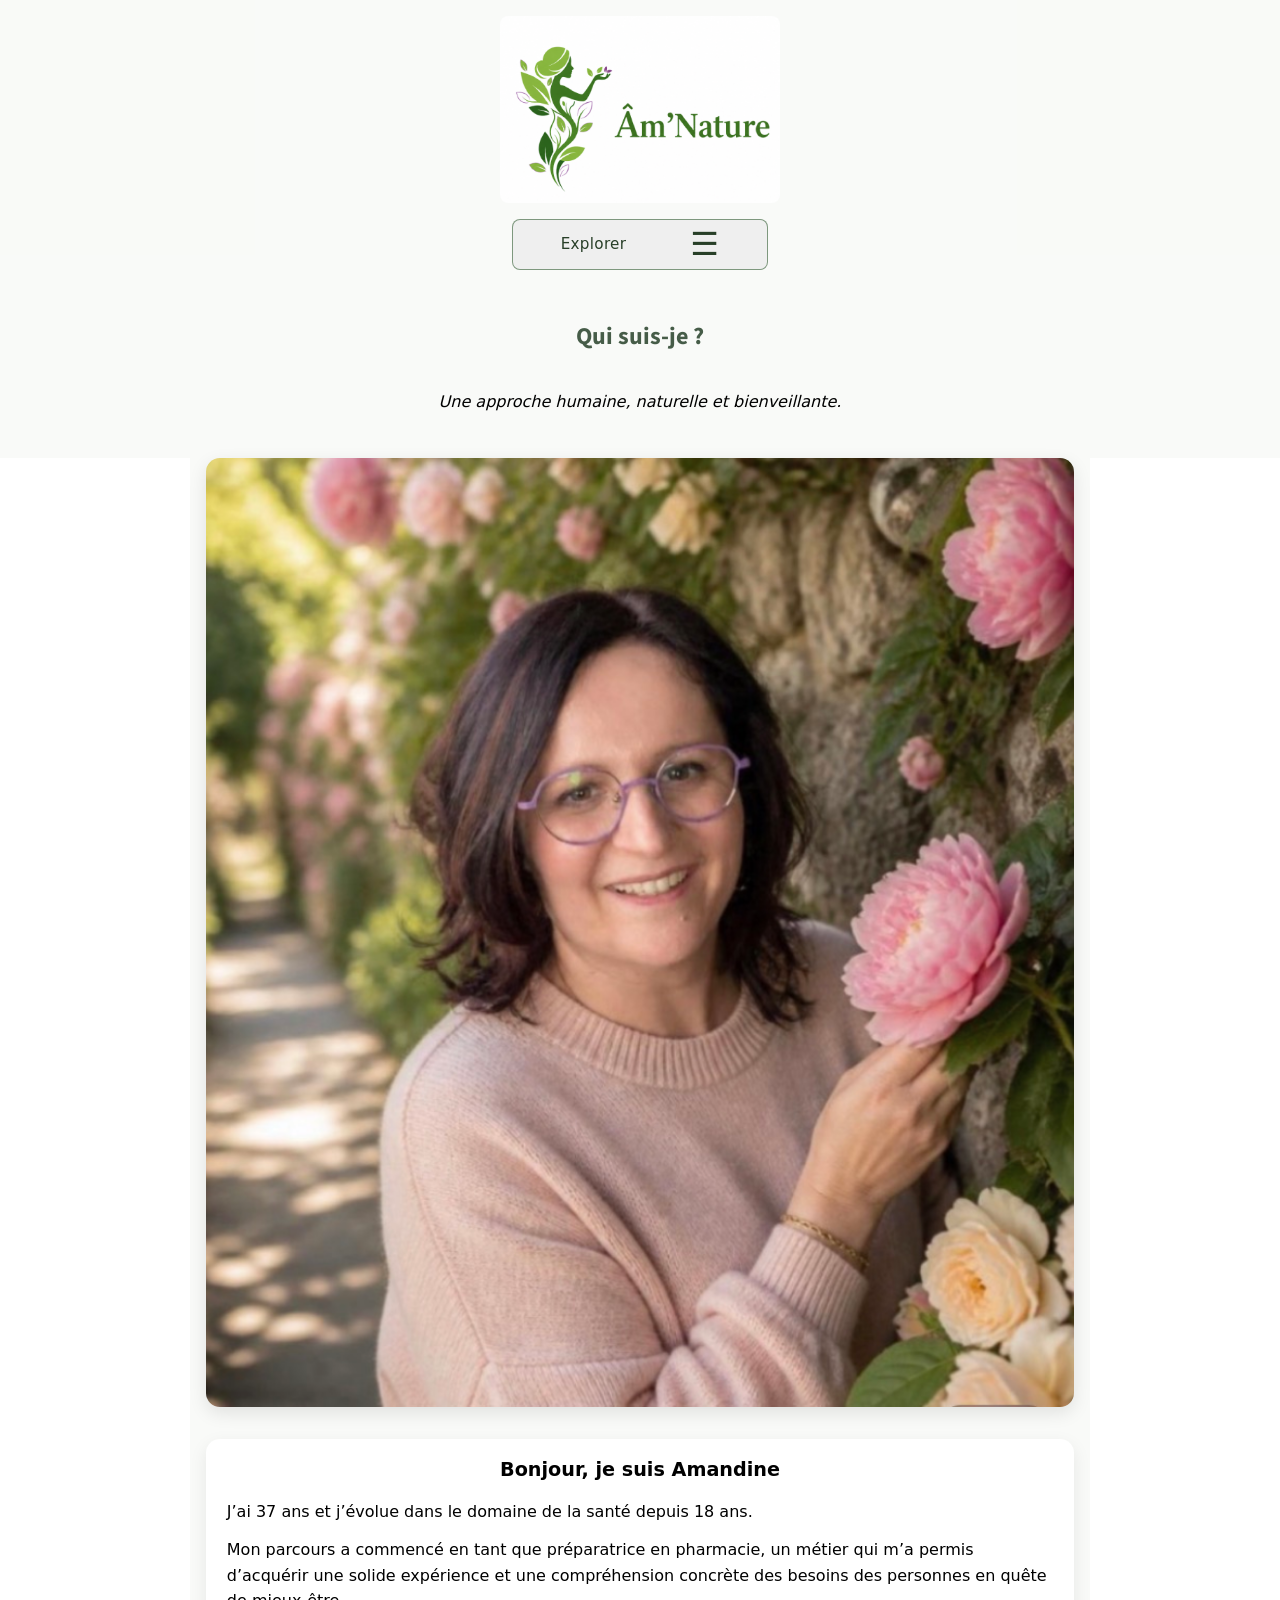
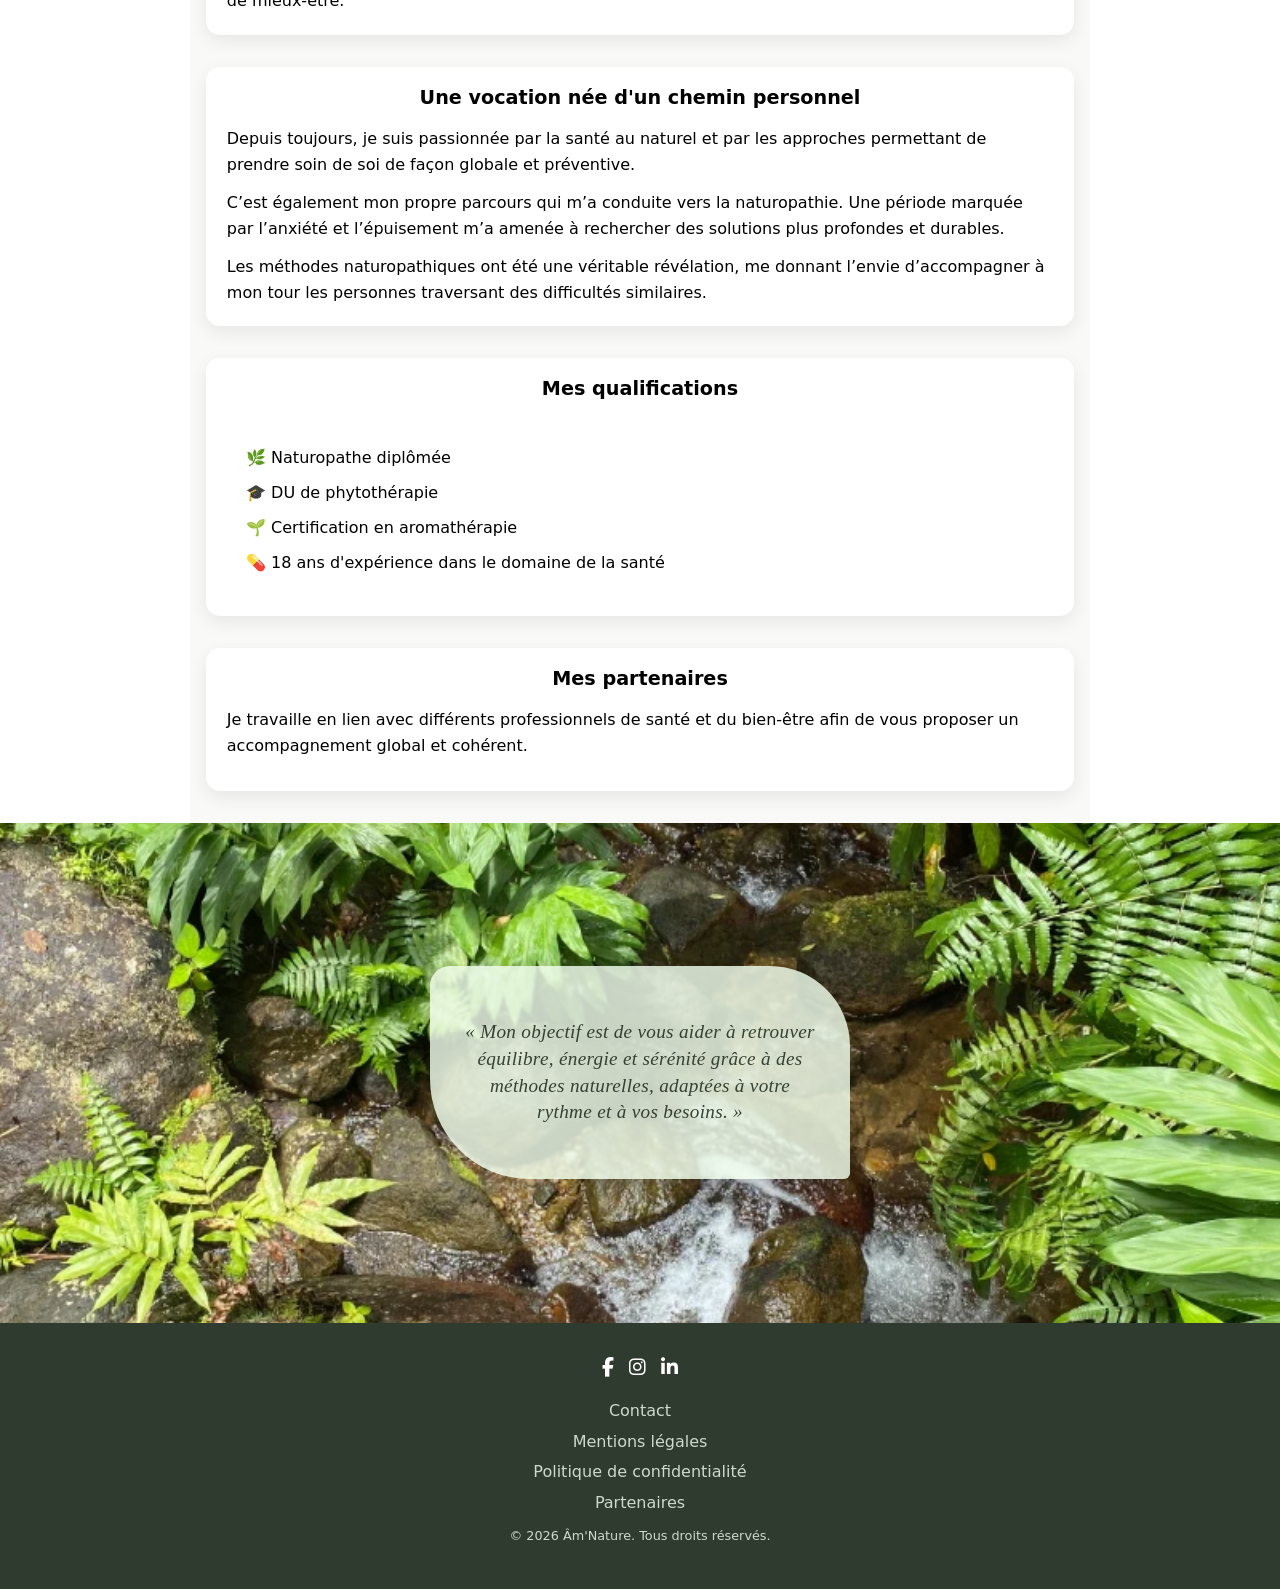
==== a-propos.html @ 162c9b34 "maj pics + nenaming pages + links" ====
<!DOCTYPE html>
<html lang="fr">
<head>
    <meta charset="UTF-8">
    <meta name="viewport" content="width=device-width, initial-scale=1.0">

    <link rel="stylesheet" href="css/reset.css">   
    <link rel="stylesheet" href="css/base.css">

    <link rel="stylesheet" href="https://cdnjs.cloudflare.com/ajax/libs/font-awesome/6.7.2/css/all.min.css">

    <link rel="preconnect" href="https://fonts.googleapis.com">
    <link rel="preconnect" href="https://fonts.gstatic.com" crossorigin>

    <link href="https://fonts.googleapis.com/css2?family=Source+Sans+3:wght@300;400;600;700&display=swap" rel="stylesheet">
    <link href="https://fonts.googleapis.com/css2?family=Great+Vibes&display=swap" rel="stylesheet">
    <link href="https://fonts.googleapis.com/css2?family=Allura&family=Manrope:wght@300;400;500;600;700&display=swap" rel="stylesheet">

    <title>Qui suis-je ?</title>

</head>
<body id="top">

    <button class="back-to-top" aria-label="Retour en haut de la page">
        <i class="fa-solid fa-arrow-up"></i>
    </button>

<header class="header">
    
    <div class="logo">
        <img src="images/logo/eco-inspired-nature-logo.png" alt="Logo Ame Nature">
    </div>

    <nav class="nav">
        <button class="nav-toggle" aria-label="Ouvrir le menu">
            <span>Explorer</span> 
            <span class="burger">☰</span>
        </button>

        <ul class="nav-menu">
            <li><a href="index.html">Accueil</a></li>
            <li><a href="accompagnements.html">Accompagnements</a></li>
            <li><a href="quand-consulter.html">Quand consulter ?</a></li> 
            <li><a href="tarifs-prestations.html">Prestations</a></li>
            <li><a href="a-propos.html">Qui suis-je ?</a></li>
            <li><a href="contact.html">Contact</a></li>
        </ul>
    </nav>

</header>

<main>

    <section class="about-hero">

        <h1>Qui suis-je ?</h1>

        <p class="intro">
            Une approche humaine, naturelle et bienveillante.
        </p>

    </section>

    <section class="about-profile">

        <img
            src="images/headers/headers-portrait.png"
            alt="Portrait d'Amandine Gloekler"
            class="headers-photo">

        <div class="about-card">

            <h4>Bonjour, je suis Amandine</h4>

            <p>
                J’ai 37 ans et j’évolue dans le domaine de la santé depuis 18 ans.
            </p>

            <p>
                Mon parcours a commencé en tant que préparatrice en pharmacie,
                un métier qui m’a permis d’acquérir une solide expérience
                et une compréhension concrète des besoins des personnes
                en quête de mieux-être.
            </p>

        </div>

    </section>

    <section class="about-story">

        <div class="story-card">

            <h4>Une vocation née d'un chemin personnel</h4>

            <p>
                Depuis toujours, je suis passionnée par la santé au naturel
                et par les approches permettant de prendre soin de soi
                de façon globale et préventive.
            </p>

            <p>
                C’est également mon propre parcours qui m’a conduite vers
                la naturopathie. Une période marquée par l’anxiété et
                l’épuisement m’a amenée à rechercher des solutions plus
                profondes et durables.
            </p>

            <p>
                Les méthodes naturopathiques ont été une véritable révélation,
                me donnant l’envie d’accompagner à mon tour les personnes
                traversant des difficultés similaires.
            </p>

        </div>

    </section>

    <section class="about-qualifications">

        <div class="qualification-card">

            <h4>Mes qualifications</h4>

            <ul class="services-list">
                <li>🌿 Naturopathe diplômée</li>
                <li>🎓 DU de phytothérapie</li>
                <li>🌱 Certification en aromathérapie</li>
                <li>💊 18 ans d'expérience dans le domaine de la santé</li>
            </ul>

        </div>

    </section>

    <section id="partners" class="about-partners">
        
        <div class="partners-card">
            <h4>Mes partenaires</h4>

            <p>
                Je travaille en lien avec différents professionnels de santé et du bien-être
                afin de vous proposer un accompagnement global et cohérent.
            </p>

            <div class="partners-grid">
                <!-- logos / liens -->
            </div>
        </div>

    </section>

    <section class="about-image">

        <div class="overlay">

            <p class="quote">
                « Mon objectif est de vous aider à retrouver équilibre,
                énergie et sérénité grâce à des méthodes naturelles,
                adaptées à votre rythme et à vos besoins. »
            </p>

        </div>

    </section>

</main>


<footer class="footer">

    <div class="footer-content">

        <div class="social-links">
            <a href="https://www.facebook.com/share/1D69iW2Xgn/?mibextid=wwXIfr" aria-label="Facebook">
                <i class="fa-brands fa-facebook-f"></i>
            </a>

            <a href="https://www.instagram.com/am_nature57" aria-label="Instagram">
                <i class="fa-brands fa-instagram"></i>
            </a>

            <a href="#" aria-label="LinkedIn">
                <i class="fa-brands fa-linkedin-in"></i>
            </a>

        </div>
        <nav>
            <ul>
                <li><a href="contact.html">Contact</a></li>
                <li><a href="mentions-legales.html#mentions-legales">Mentions légales</a></li>
                <li><a href="mentions-legales.html#politique-confidentialite">Politique de confidentialité</a></li>
                <li><a href="a-propos.html#partners">Partenaires</a></li>
            </ul>
        </nav>
        <p>&copy; 2026 Âm'Nature. Tous droits réservés.</p>
    </div>
</footer>

    <a href="#top" class="back-to-top">↑</a>
    <script src="js/back-to-top.js"></script>
    <script src="js/nav-toggle.js"></script>

    <script src="https://assets.calendly.com/assets/external/widget.js"></script>

</body>
</html>
---- css/base.css ----
@import url("header.css");
@import url("home.css");
@import url("tarifs-prestations.css");
@import url("footer.css");
@import url("accompagnements.css");
@import url("quand-consulter.css");
@import url("contact.css");
@import url("a-propos.css");
@import url("mentions-legales.css");

:root {
    /* couleurs */
    --background-color: rgba(203, 215, 192, 0.123);
    --background-overlay: #effcebd3;
    --title-color: rgb(70, 92, 72);
    /* polices */
     --font-title: 'Source Sans 3', sans-serif;
    /* --font-accent: 'Great Vibes', cursive; */
    /* --font-main: 'Manrope', sans-serif; */
    --font-accent: 'Allura', cursive;
    --font-main: system-ui, -apple-system, Segoe UI, Roboto, Arial, sans-serif;
}

body {
    font-family: var(--font-main);
}

h1 {
    font-size: 1.5rem;
    margin: .8rem;
    color: var(--title-color);
    font-family: var(--font-title);
    text-align: center;
    margin-bottom: 2rem;
}

.decorative-title {
    margin-bottom: 25px;
    font-size: 1.4rem;
    display: flex;
    align-items: center;
    justify-content: center;
    gap: 15px;
    color: var(--title-color);
}

.decorative-title::before,
.decorative-title::after {
    content: "";
    width: 60px;
    height: 1px;
    background-color: #5a7c5a;
}

h4 {
    font-size: 1.2rem;
    text-align: center;
    margin: .5rem;
}

p {
    color: black;
    margin: .8rem;
}

.consultation-hero,
.accompagnement-hero,
.prestations-hero,
.about-hero,
.contact-hero, .legal-page {
    padding: 1.2rem;
    background: var(--background-color);
}

.intro-card,
.consultation-card,
.about-card,
.story-card,
.qualification-card, .partners-card  {
    background: white;
    border-radius: 14px;
    padding: .5rem;
    max-width: 900px;
    margin: auto;
    box-shadow: 0 6px 18px rgba(0,0,0,0.08);
}
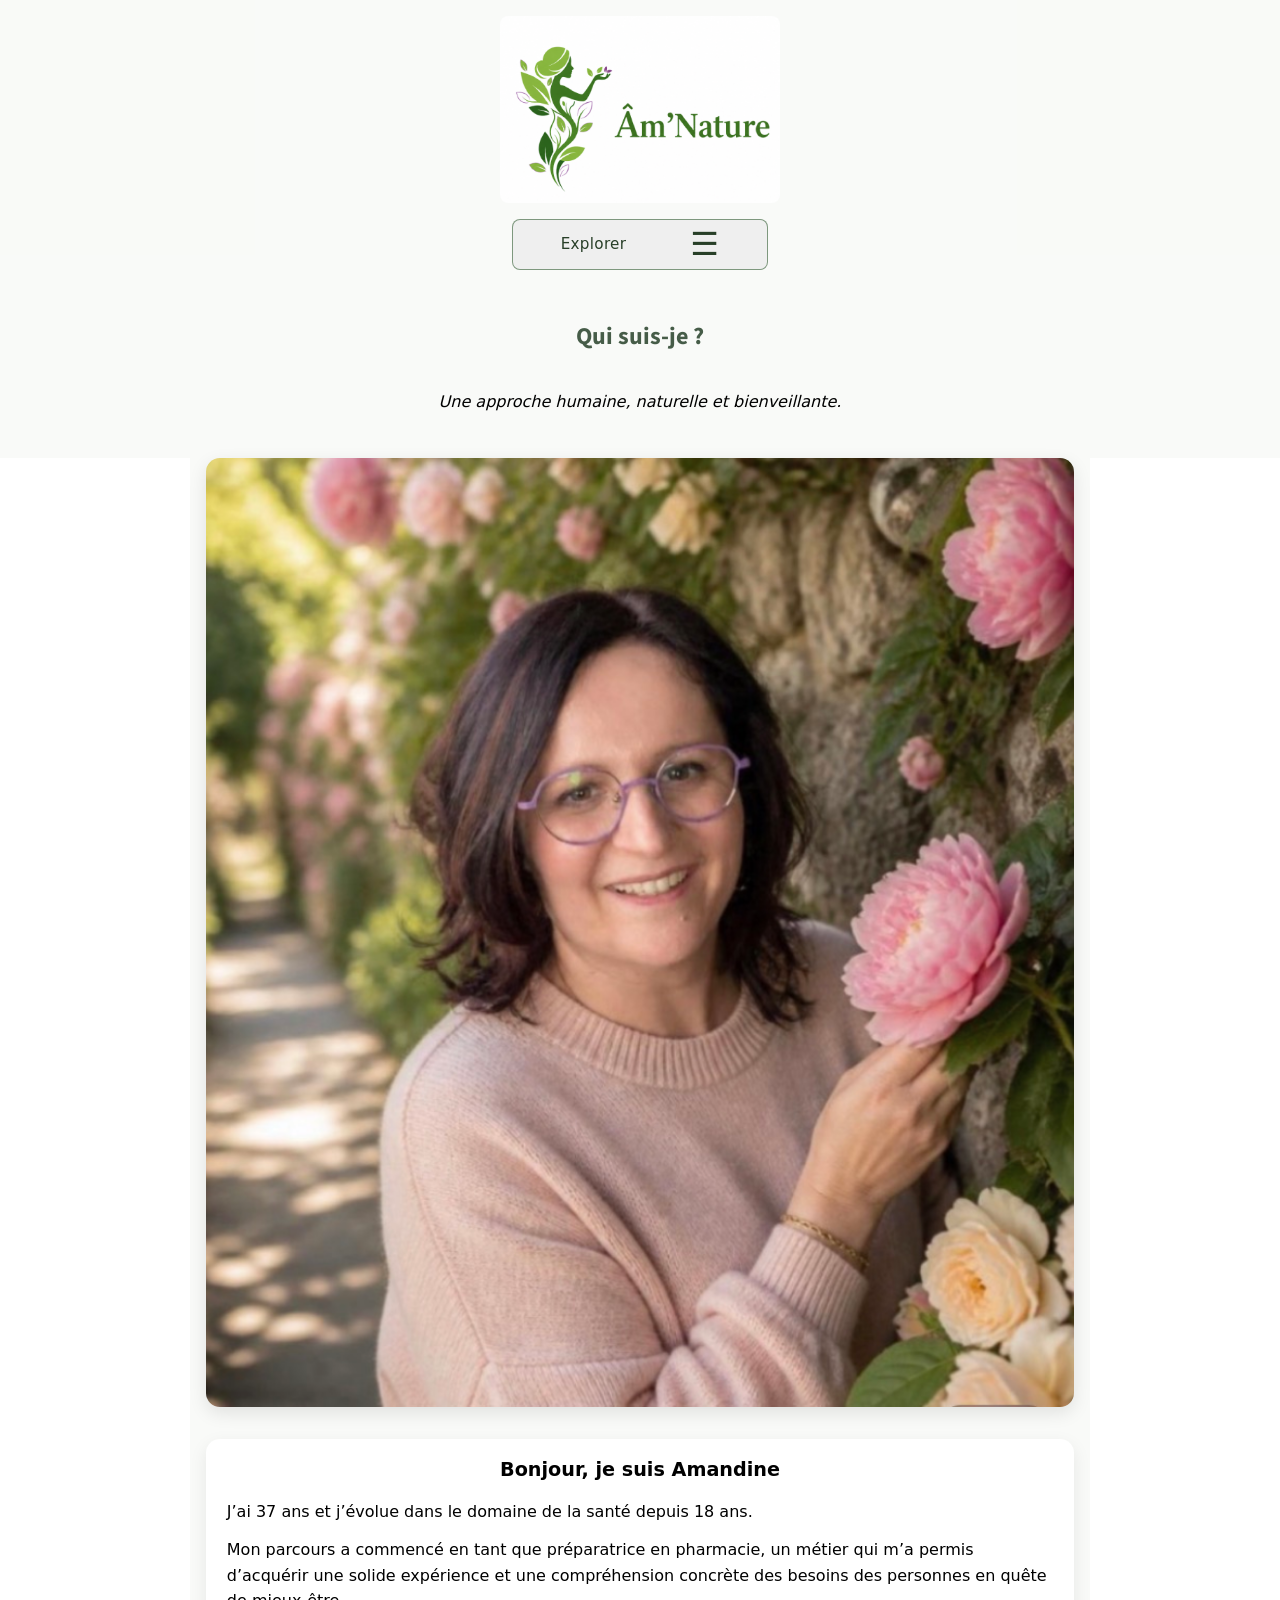
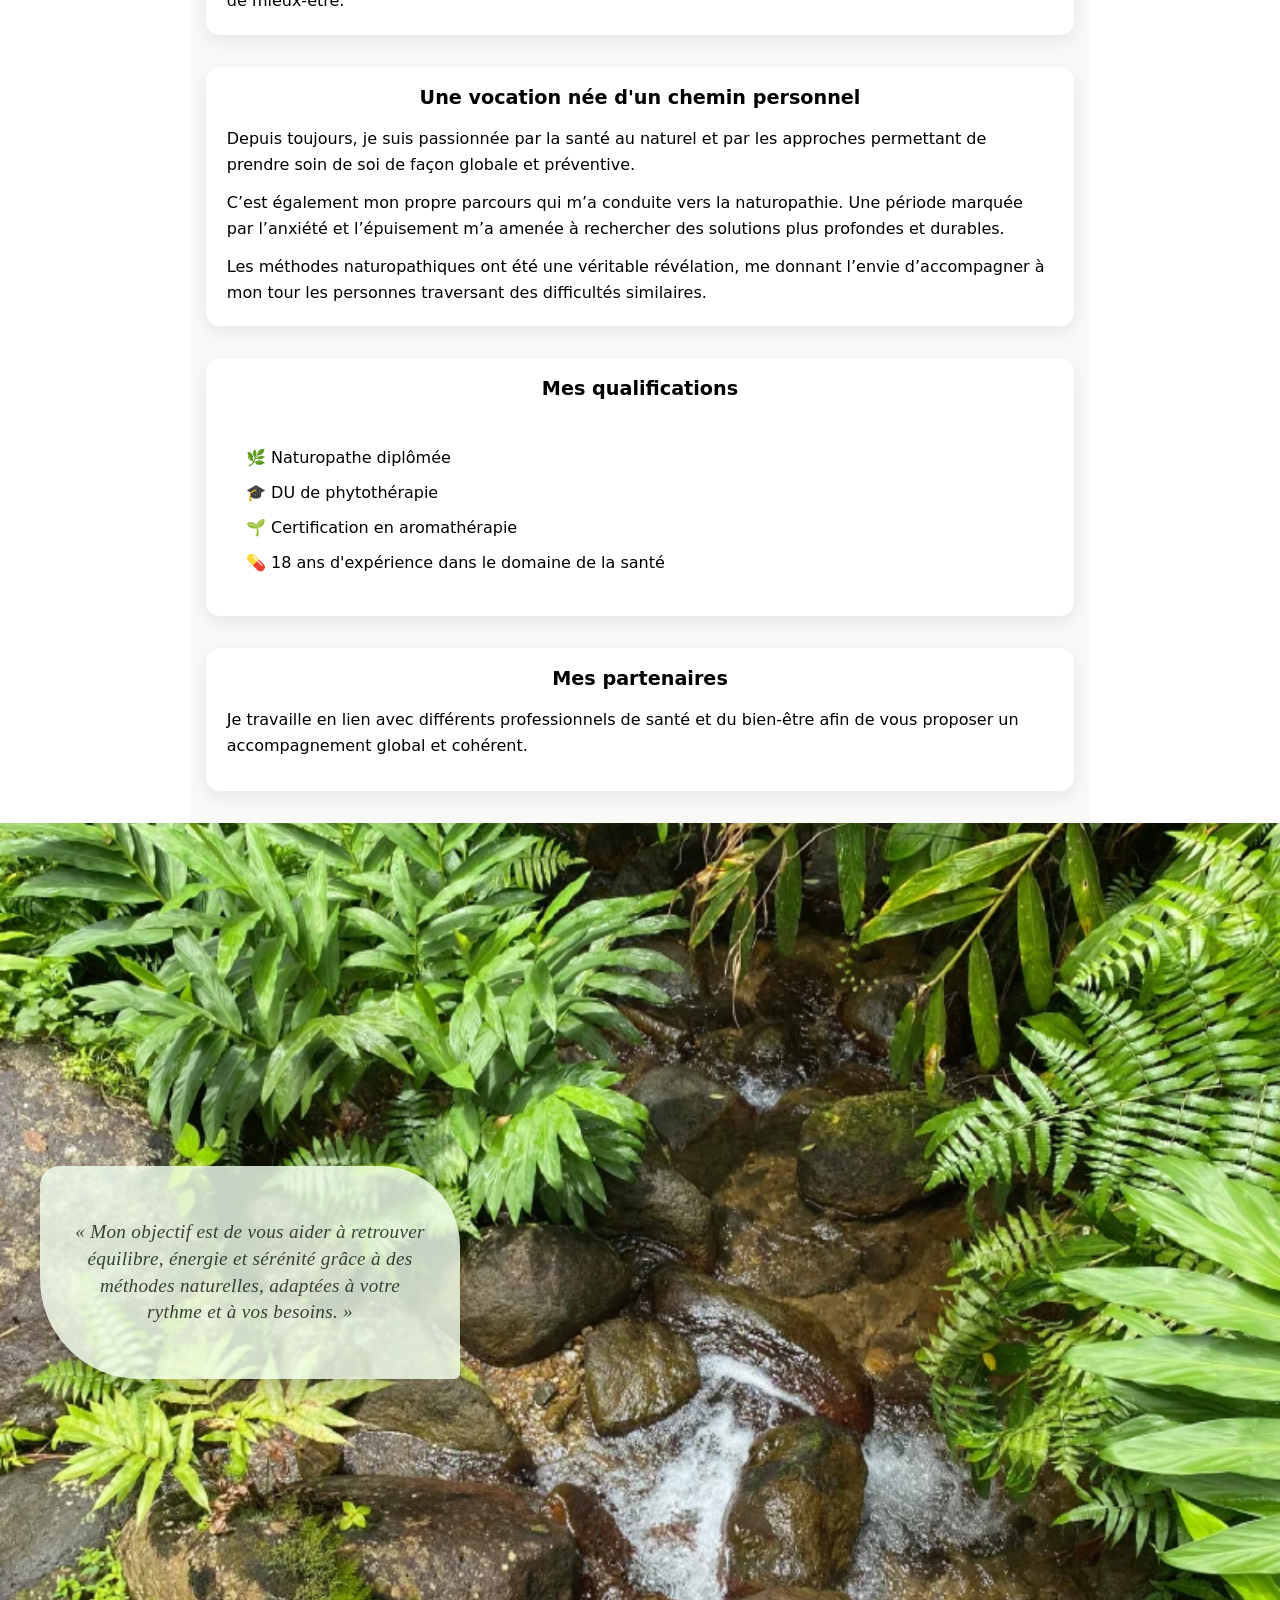
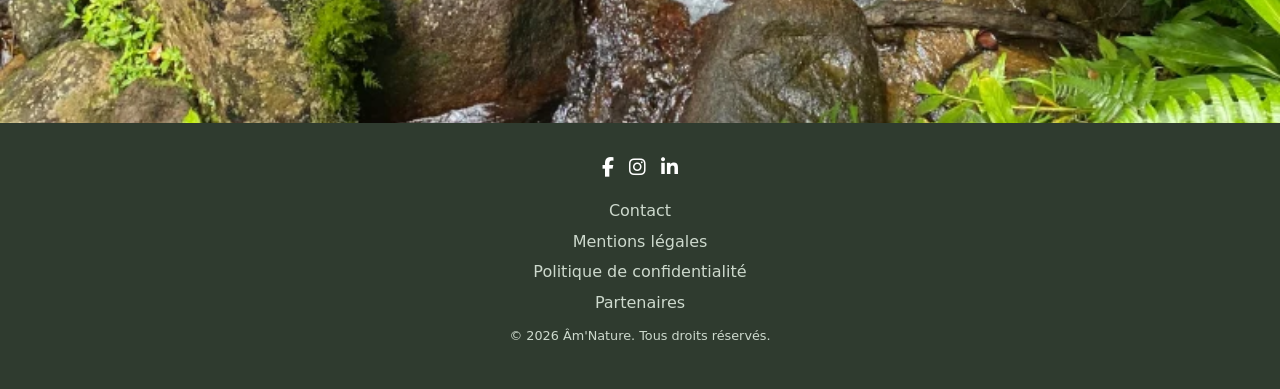
==== commit c6490b2b: "logo no-clickable, design" ====
--- a/a-propos.html
+++ b/a-propos.html
@@ -4,8 +4,31 @@
     <meta charset="UTF-8">
     <meta name="viewport" content="width=device-width, initial-scale=1.0">
 
-    <link rel="stylesheet" href="css/reset.css">   
+    <!----- SEO DE BASE ----->
+
+    <title>Am'Nature - Qui suis-je ?</title>
+
+    <meta name="description" content="[Description courte du cabinet : naturopathie, accompagnement bien-être, etc.]">
+
+    <link rel="canonical" href="https://www.[ton-site].fr/">
+
+    <!----- FAVICONS ----->
+
+    <link rel="icon" href="/favicon.ico">
+
+    <link rel="icon" type="image/png" sizes="32x32" href="images/favicon/icon32.png">
+    <link rel="icon" type="image/png" sizes="16x16" href="images/favicon/icon16.png">
+
+    <link rel="apple-touch-icon" sizes="180x180" href="/apple-touch-icon.png">
+
+    <meta name="theme-color" content="#ffffff">
+
+    <!----- CSS ----->
+
+    <link rel="stylesheet" href="css/reset.css">
     <link rel="stylesheet" href="css/base.css">
+
+    <!----- POLICES / ICONES ----->
 
     <link rel="stylesheet" href="https://cdnjs.cloudflare.com/ajax/libs/font-awesome/6.7.2/css/all.min.css">
 
@@ -16,9 +39,16 @@
     <link href="https://fonts.googleapis.com/css2?family=Great+Vibes&display=swap" rel="stylesheet">
     <link href="https://fonts.googleapis.com/css2?family=Allura&family=Manrope:wght@300;400;500;600;700&display=swap" rel="stylesheet">
 
-    <title>Qui suis-je ?</title>
+    <!----- OPEN GRAPH (réseaux sociaux) ----->
+
+    <meta property="og:title" content="Ame Nature | Naturopathe à [Ville]">
+    <meta property="og:description" content="[Description courte du cabinet]">
+    <meta property="og:type" content="website">
+    <meta property="og:url" content="https://www.[ton-site].fr/">
+    <meta property="og:image" content="https://www.[ton-site].fr/og-image.jpg">
 
 </head>
+
 <body id="top">
 
     <button class="back-to-top" aria-label="Retour en haut de la page">
@@ -64,7 +94,7 @@
     <section class="about-profile">
 
         <img
-            src="images/headers/headers-portrait.png"
+            src="images/headers/headers-portrait.webp"
             alt="Portrait d'Amandine Gloekler"
             class="headers-photo">
 
@@ -151,17 +181,17 @@
     </section>
 
     <section class="about-image">
-
-        <div class="overlay">
-
-            <p class="quote">
-                « Mon objectif est de vous aider à retrouver équilibre,
-                énergie et sérénité grâce à des méthodes naturelles,
-                adaptées à votre rythme et à vos besoins. »
-            </p>
-
-        </div>
-
+        <div class="about-image-inner">
+            <div class="overlay">
+
+                <p class="quote">
+                    « Mon objectif est de vous aider à retrouver équilibre,
+                    énergie et sérénité grâce à des méthodes naturelles,
+                    adaptées à votre rythme et à vos besoins. »
+                </p>
+
+            </div>
+        </div>
     </section>
 
 </main>
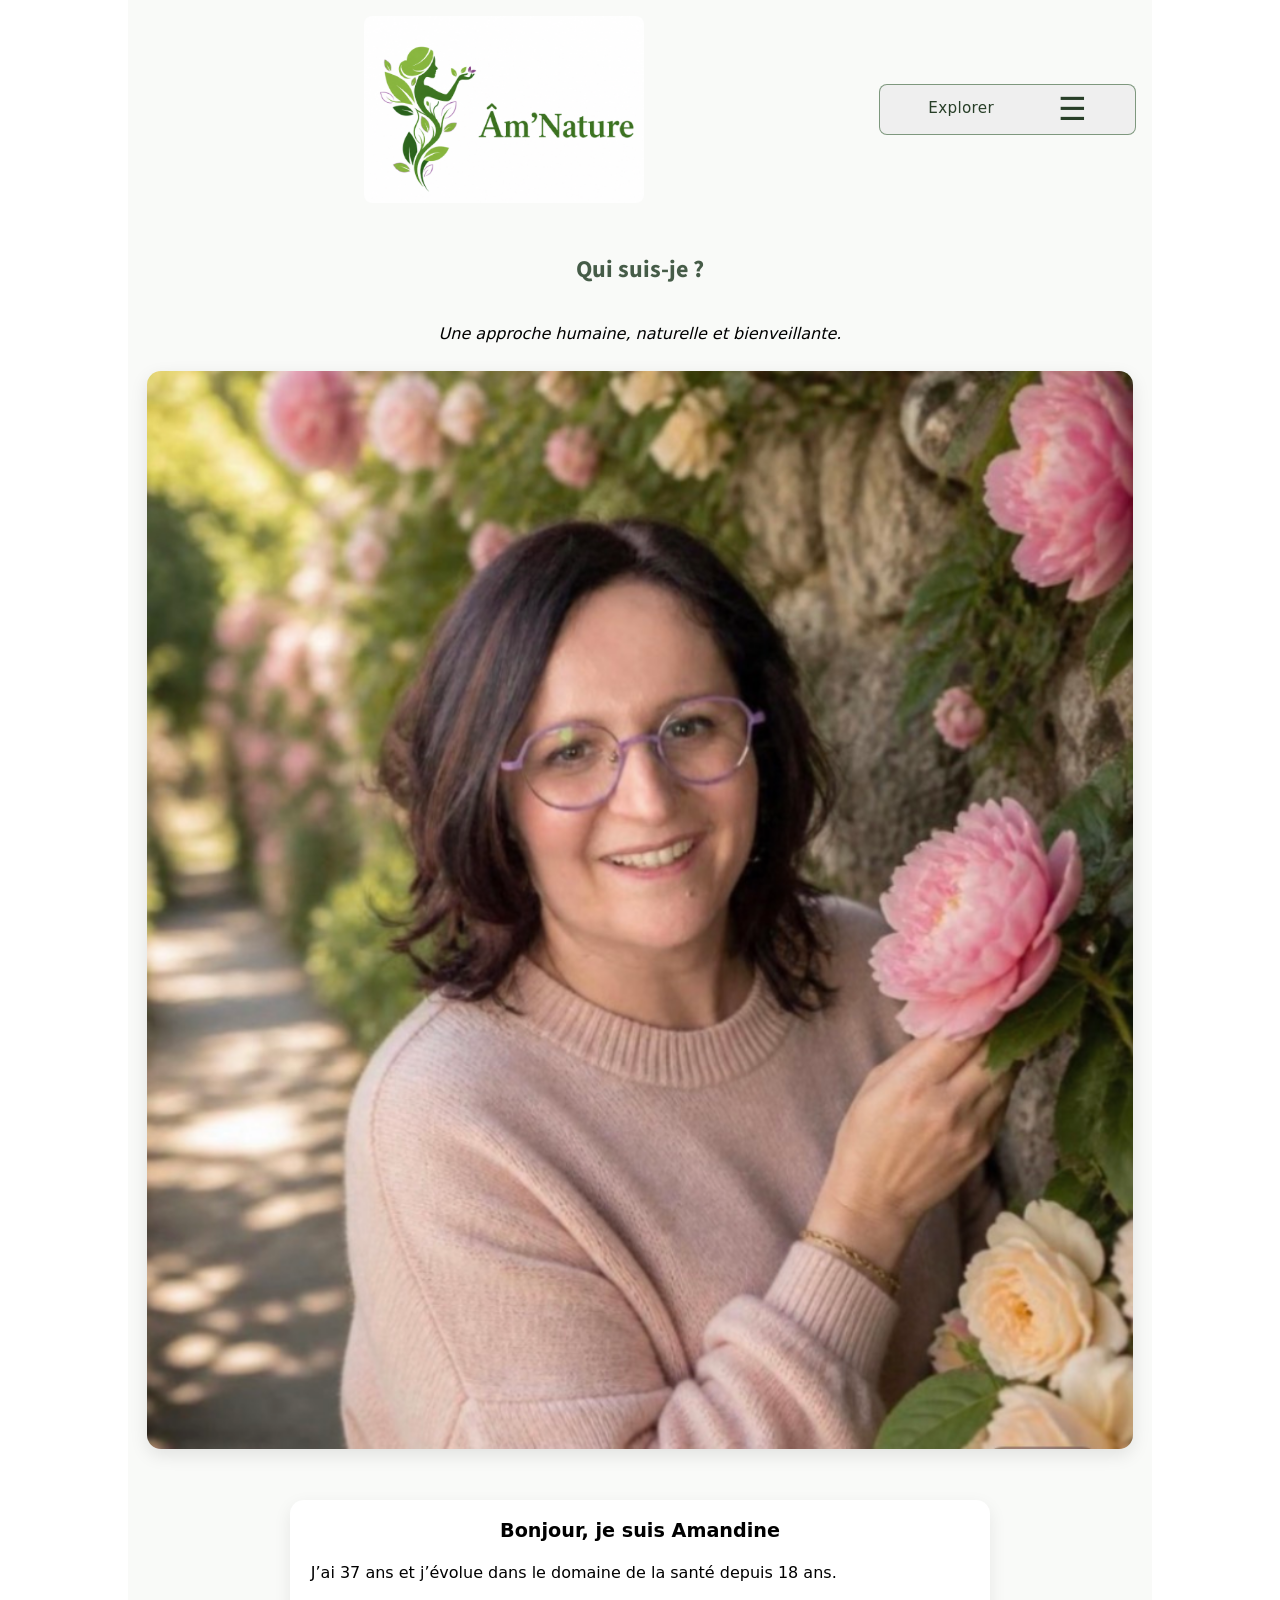
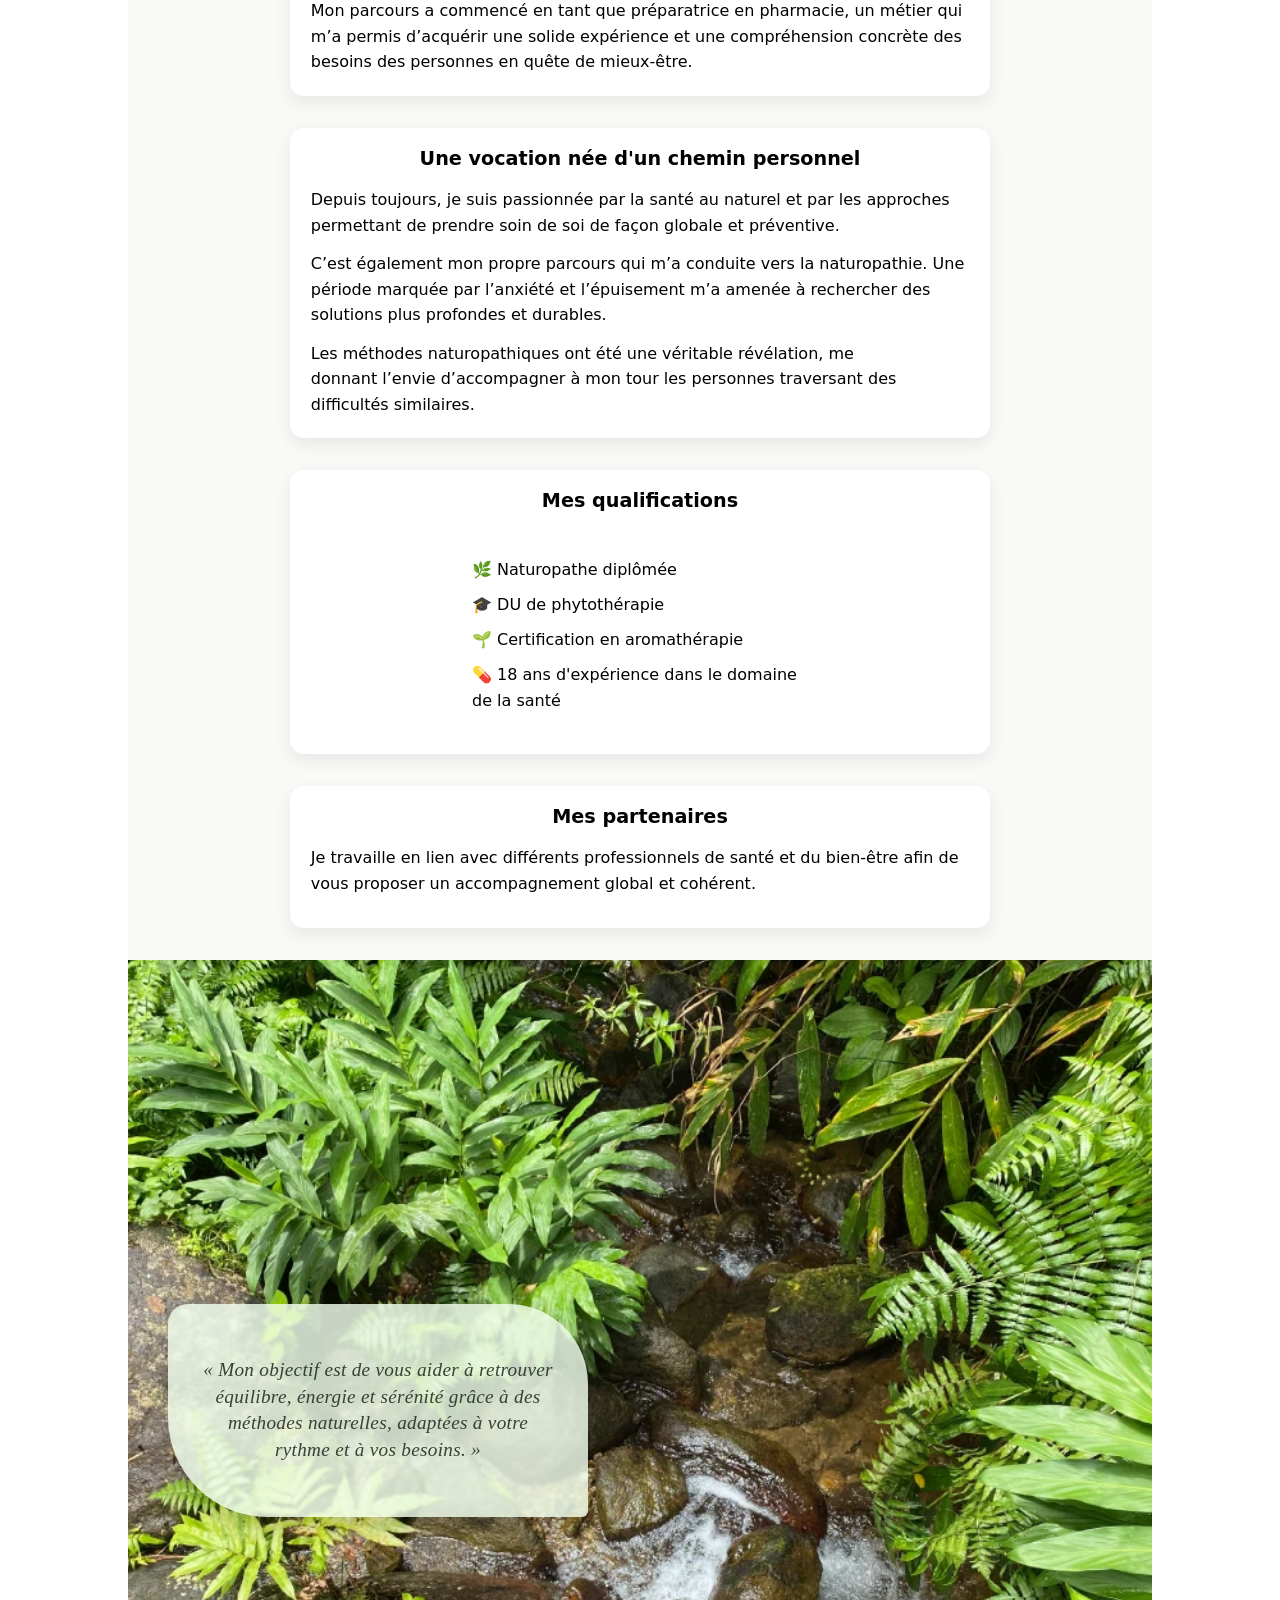
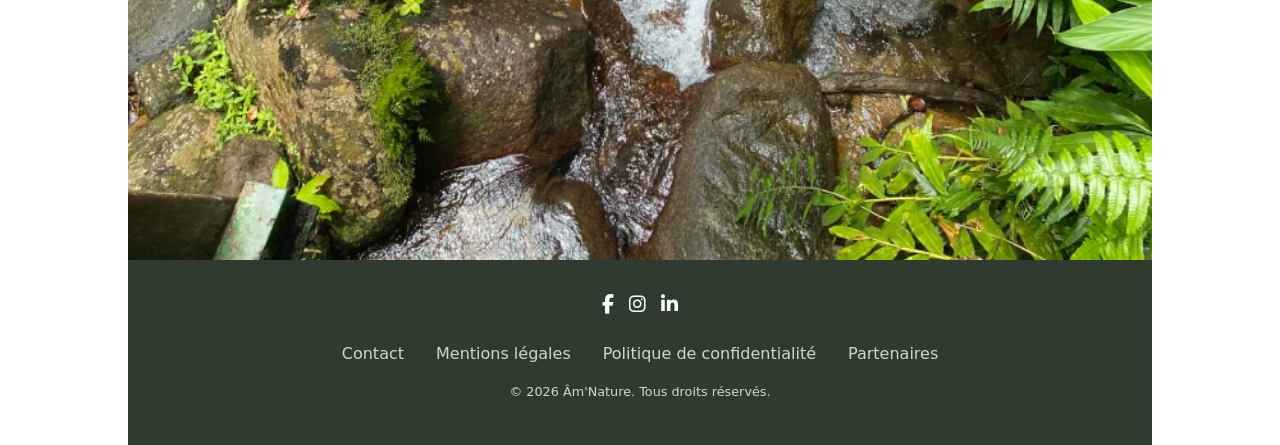
==== commit fe2922ab: "design desktop, maj css" ====
--- a/a-propos.html
+++ b/a-propos.html
@@ -50,7 +50,7 @@
 </head>
 
 <body id="top">
-
+    <div class="wrapper">
     <button class="back-to-top" aria-label="Retour en haut de la page">
         <i class="fa-solid fa-arrow-up"></i>
     </button>
@@ -89,14 +89,14 @@
             Une approche humaine, naturelle et bienveillante.
         </p>
 
-    </section>
-
-    <section class="about-profile">
-
         <img
             src="images/headers/headers-portrait.webp"
             alt="Portrait d'Amandine Gloekler"
             class="headers-photo">
+
+    </section>
+
+    <section class="about-profile">
 
         <div class="about-card">
 
@@ -232,6 +232,6 @@
     <script src="js/nav-toggle.js"></script>
 
     <script src="https://assets.calendly.com/assets/external/widget.js"></script>
-
+</div>
 </body>
 </html>
--- a/css/base.css
+++ b/css/base.css
@@ -7,6 +7,7 @@
 @import url("contact.css");
 @import url("a-propos.css");
 @import url("mentions-legales.css");
+@import url("responsive.css");
 
 :root {
     /* couleurs */
@@ -14,15 +15,17 @@
     --background-overlay: #effcebd3;
     --title-color: rgb(70, 92, 72);
     /* polices */
-     --font-title: 'Source Sans 3', sans-serif;
-    /* --font-accent: 'Great Vibes', cursive; */
-    /* --font-main: 'Manrope', sans-serif; */
+    --font-title: 'Source Sans 3', sans-serif;
     --font-accent: 'Allura', cursive;
     --font-main: system-ui, -apple-system, Segoe UI, Roboto, Arial, sans-serif;
 }
 
 body {
     font-family: var(--font-main);
+}
+
+main {
+    background: var(--background-color);
 }
 
 h1 {
@@ -63,24 +66,19 @@
     margin: .8rem;
 }
 
-.consultation-hero,
-.accompagnement-hero,
-.prestations-hero,
-.about-hero,
+.consultation-hero, .accompagnement-hero,
+.prestations-hero, .about-hero,
 .contact-hero, .legal-page {
     padding: 1.2rem;
-    background: var(--background-color);
 }
 
-.intro-card,
-.consultation-card,
-.about-card,
-.story-card,
-.qualification-card, .partners-card  {
+.intro-card, .consultation-card,
+.about-card, .story-card,
+.qualification-card, .partners-card {
     background: white;
     border-radius: 14px;
     padding: .5rem;
-    max-width: 900px;
+    max-width: 700px;
     margin: auto;
     box-shadow: 0 6px 18px rgba(0,0,0,0.08);
 }
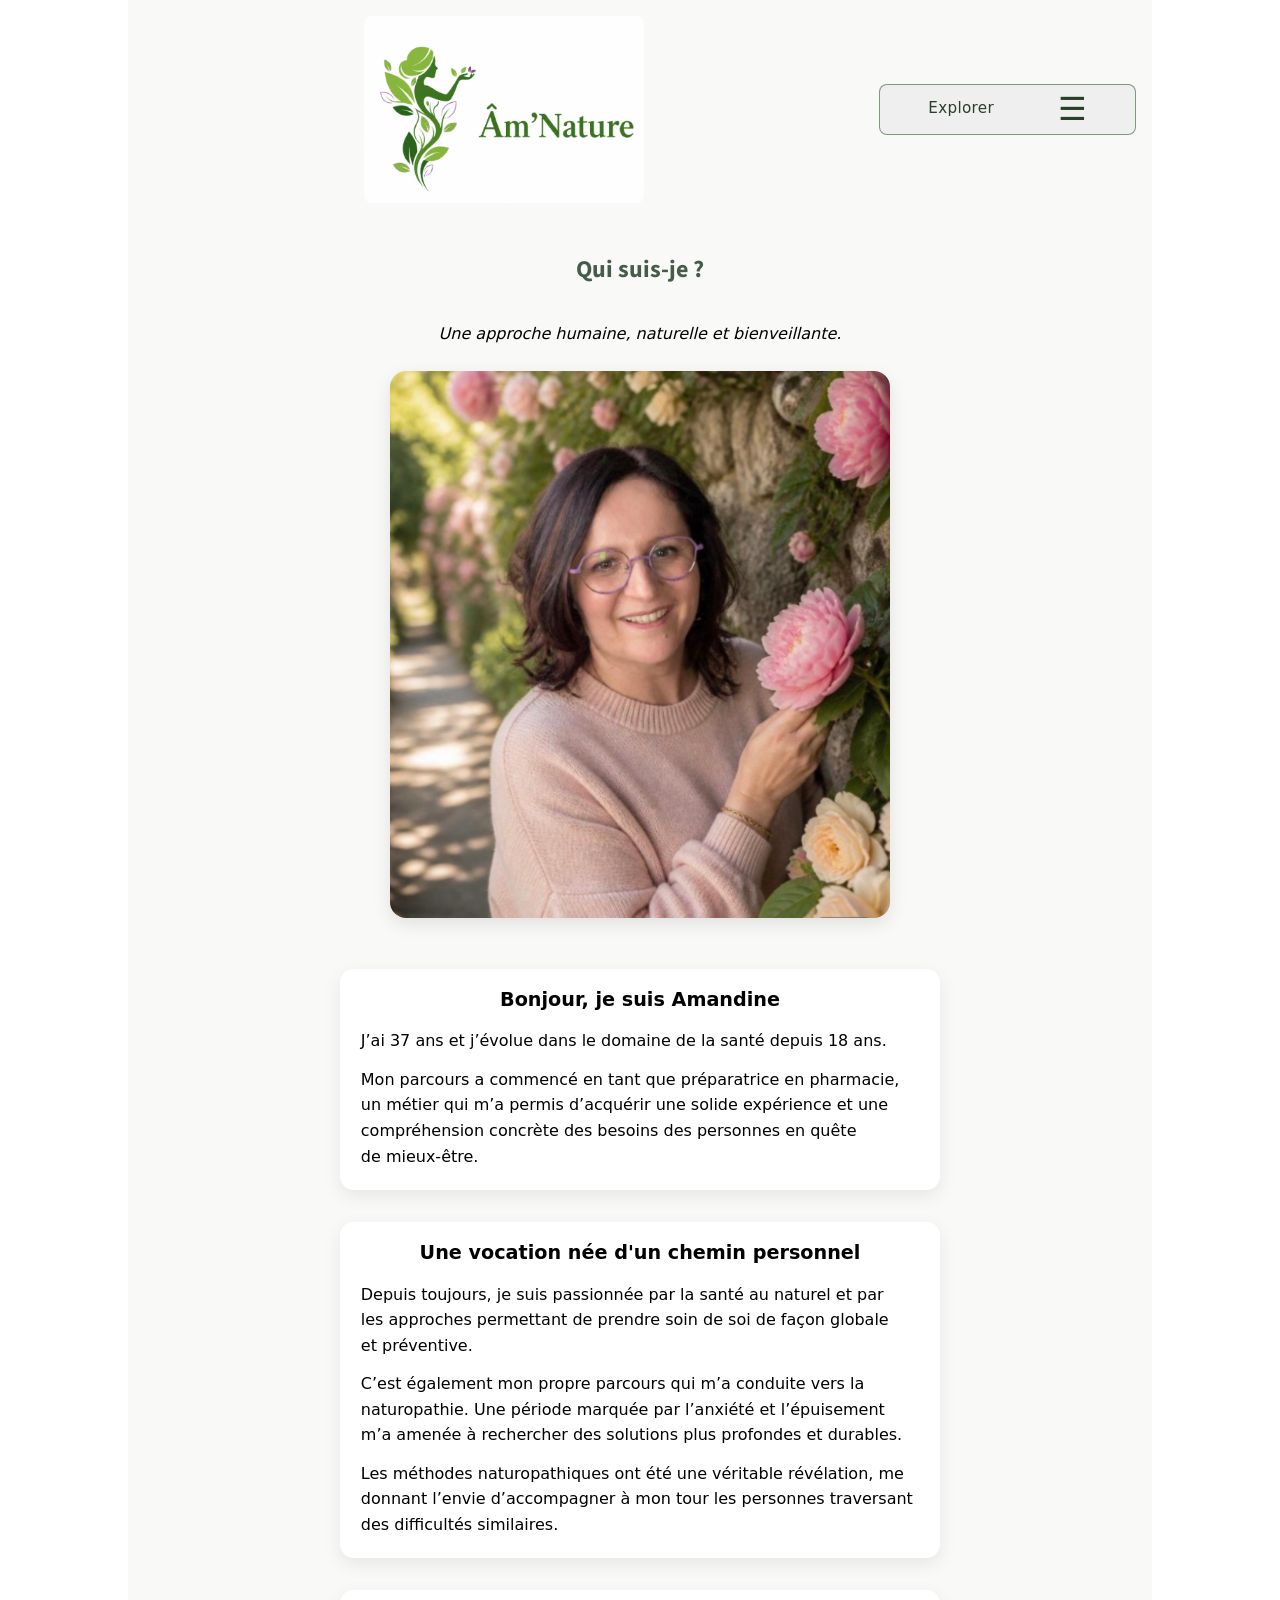
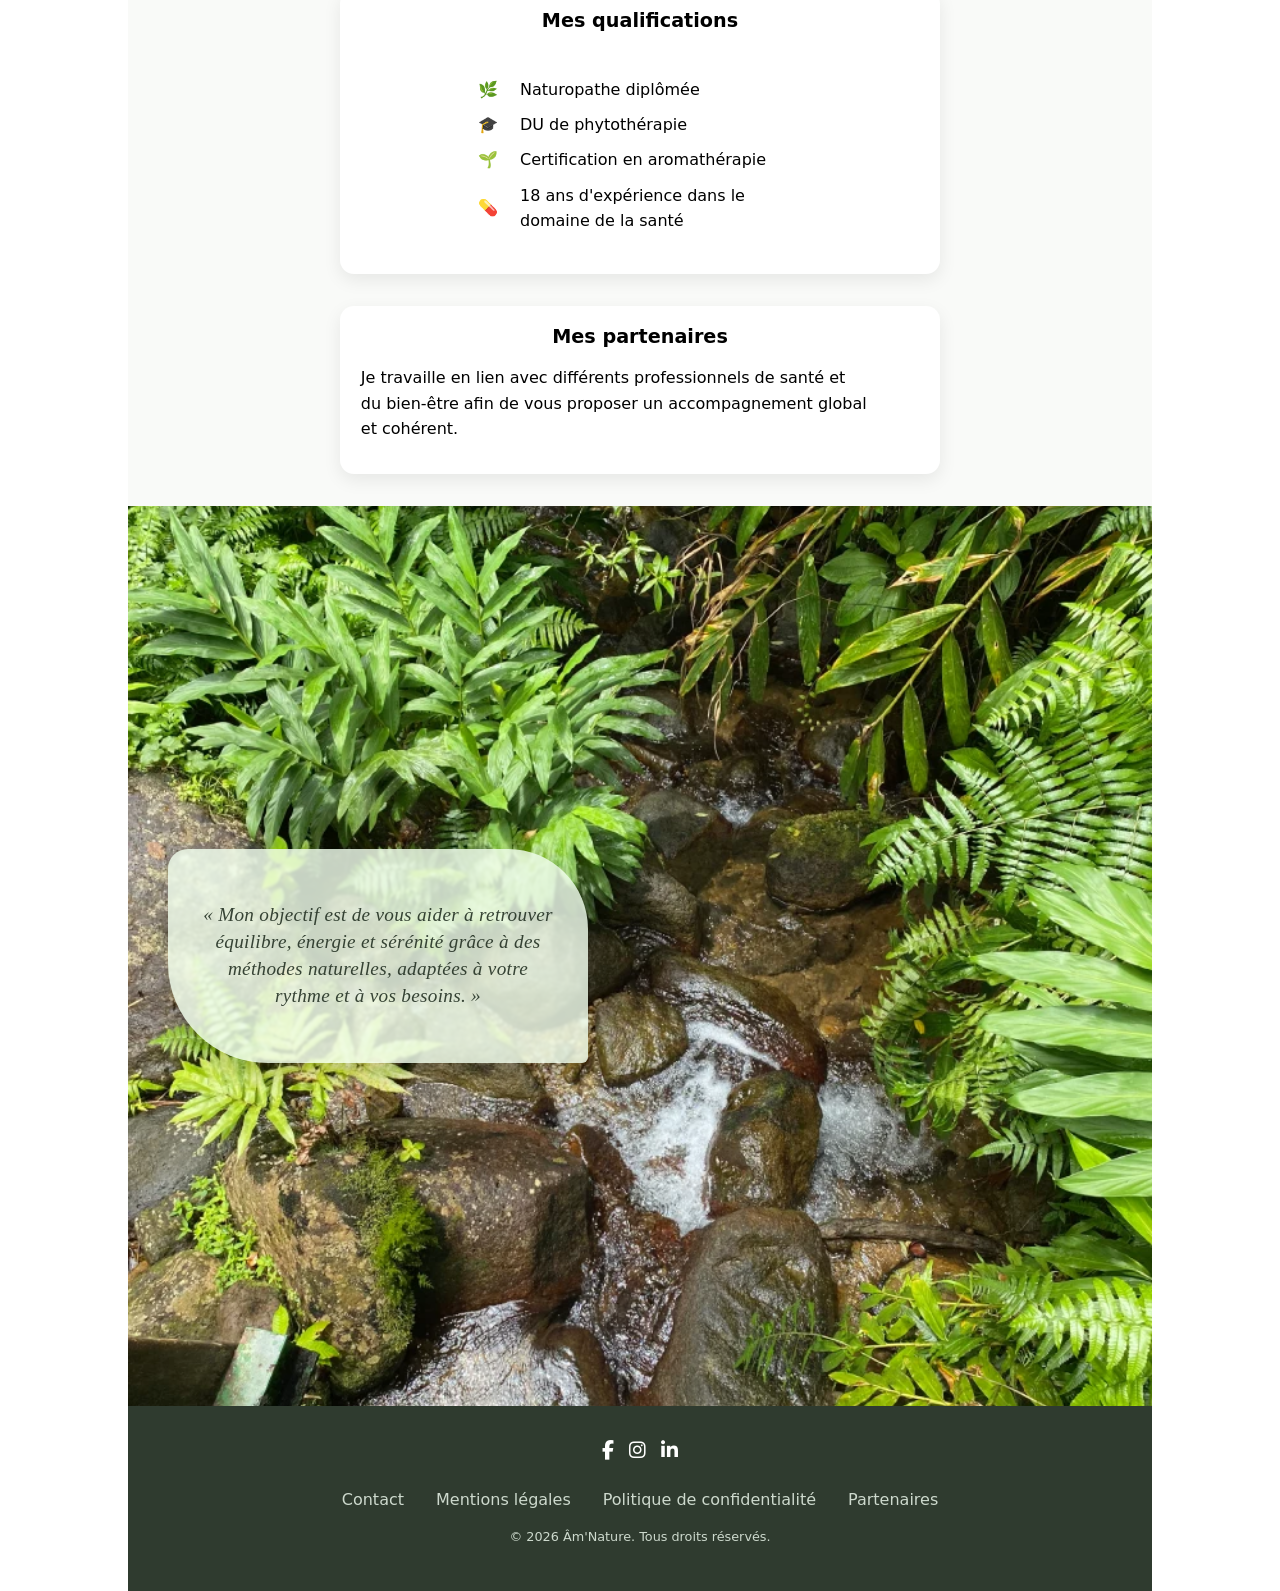
==== commit 295e9c13: "design css, img size, background-color fixed" ====
--- a/a-propos.html
+++ b/a-propos.html
@@ -153,10 +153,22 @@
             <h4>Mes qualifications</h4>
 
             <ul class="services-list">
-                <li>🌿 Naturopathe diplômée</li>
-                <li>🎓 DU de phytothérapie</li>
-                <li>🌱 Certification en aromathérapie</li>
-                <li>💊 18 ans d'expérience dans le domaine de la santé</li>
+                <li>
+                    <span class="icon">🌿</span>
+                    <span class="text">Naturopathe diplômée</span>
+                </li>
+                <li>
+                    <span class="icon">🎓</span>
+                    <span class="text">DU de phytothérapie</span>
+                </li>
+                <li>
+                    <span class="icon">🌱</span>
+                    <span class="text">Certification en aromathérapie</span>
+                </li>
+                <li>
+                    <span class="icon">💊</span>
+                    <span class="text">18 ans d'expérience dans le domaine de la santé</span>
+                </li>
             </ul>
 
         </div>
--- a/css/base.css
+++ b/css/base.css
@@ -78,7 +78,27 @@
     background: white;
     border-radius: 14px;
     padding: .5rem;
-    max-width: 700px;
+    max-width: 600px;
     margin: auto;
     box-shadow: 0 6px 18px rgba(0,0,0,0.08);
 }
+
+.accompagnement-hero img, .consultation-hero img, 
+.prestations-hero img, .about-hero img, .contact-hero img {
+    max-width: 500px;
+    border-radius: 1rem;
+    margin-bottom: 2rem;
+    box-shadow: 0 6px 18px rgba(0,0,0,.1);
+    margin-left: auto;
+    margin-right: auto;
+}
+
+.intro {
+    text-align: center;
+    font-size: 1rem;
+    margin-bottom: 1.5rem;
+    font-style: italic;
+    max-width: 500px;
+    margin-left: auto;
+    margin-right: auto;
+}
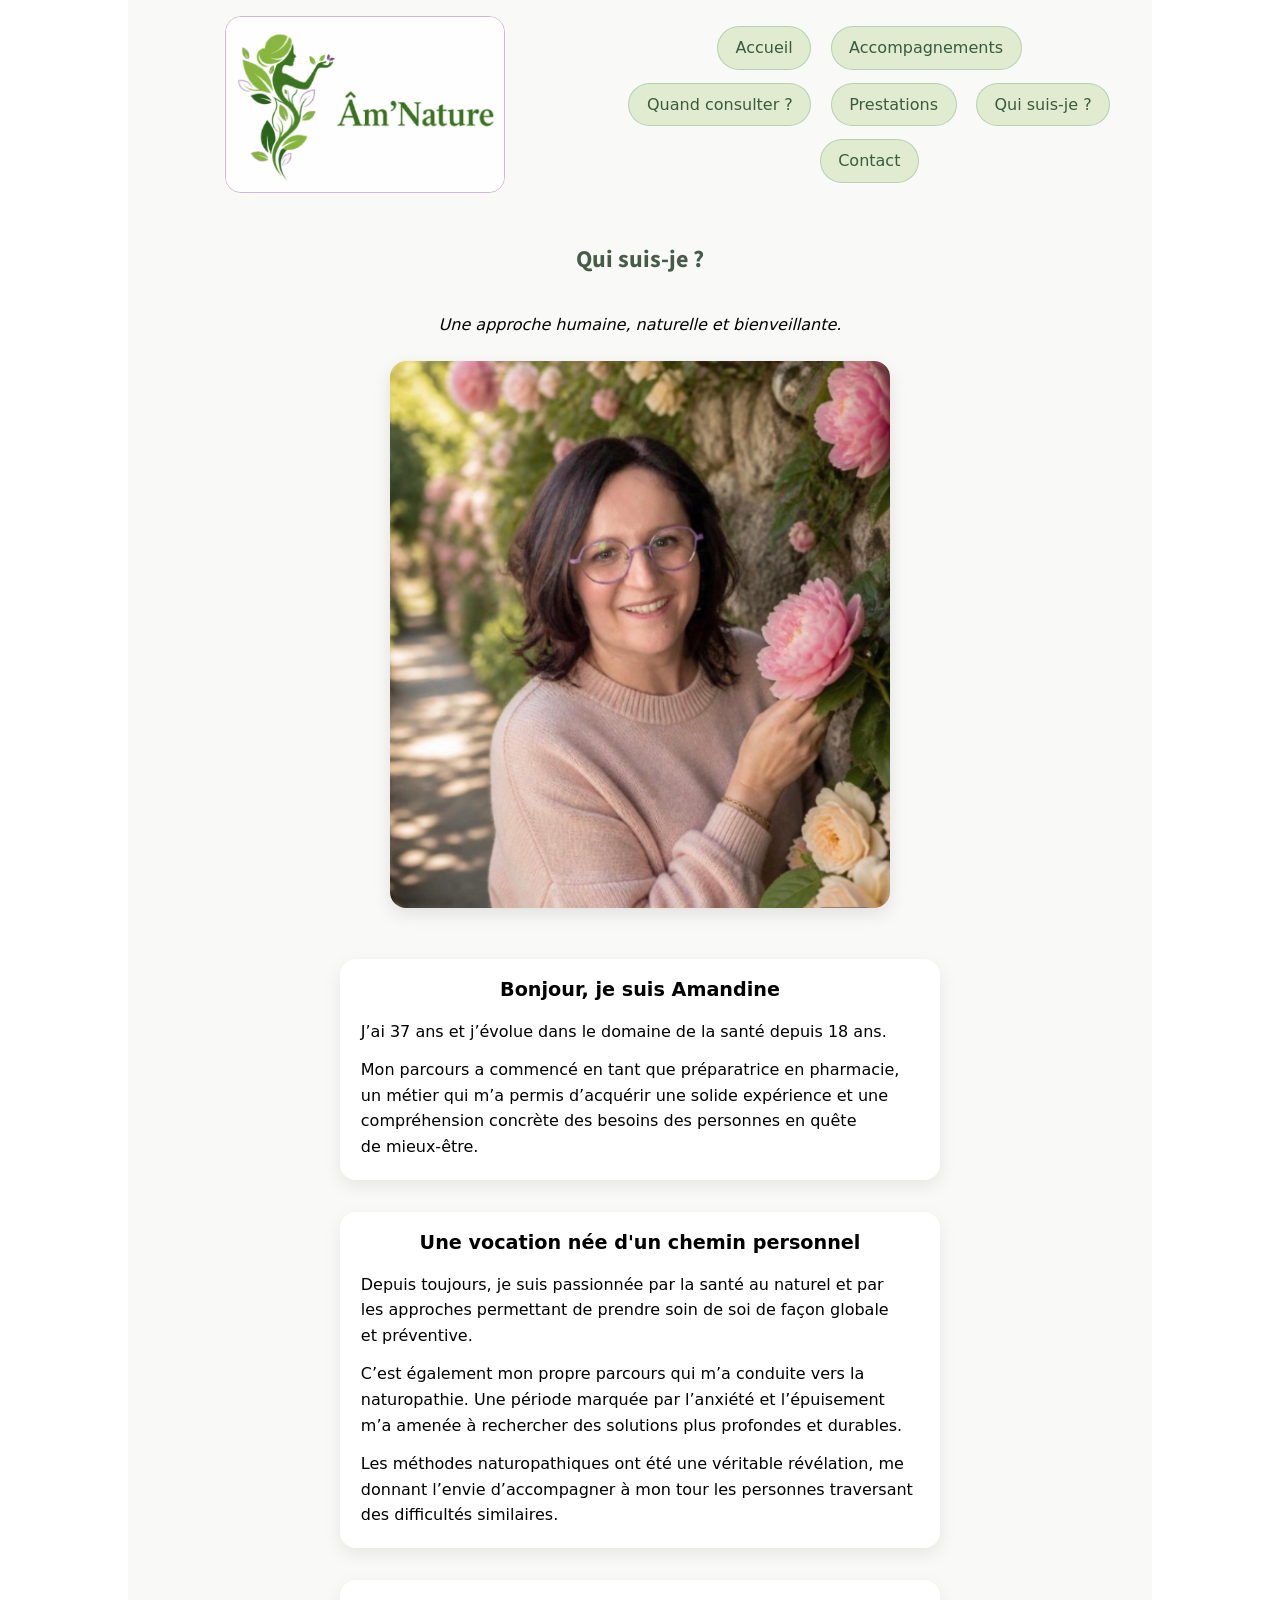
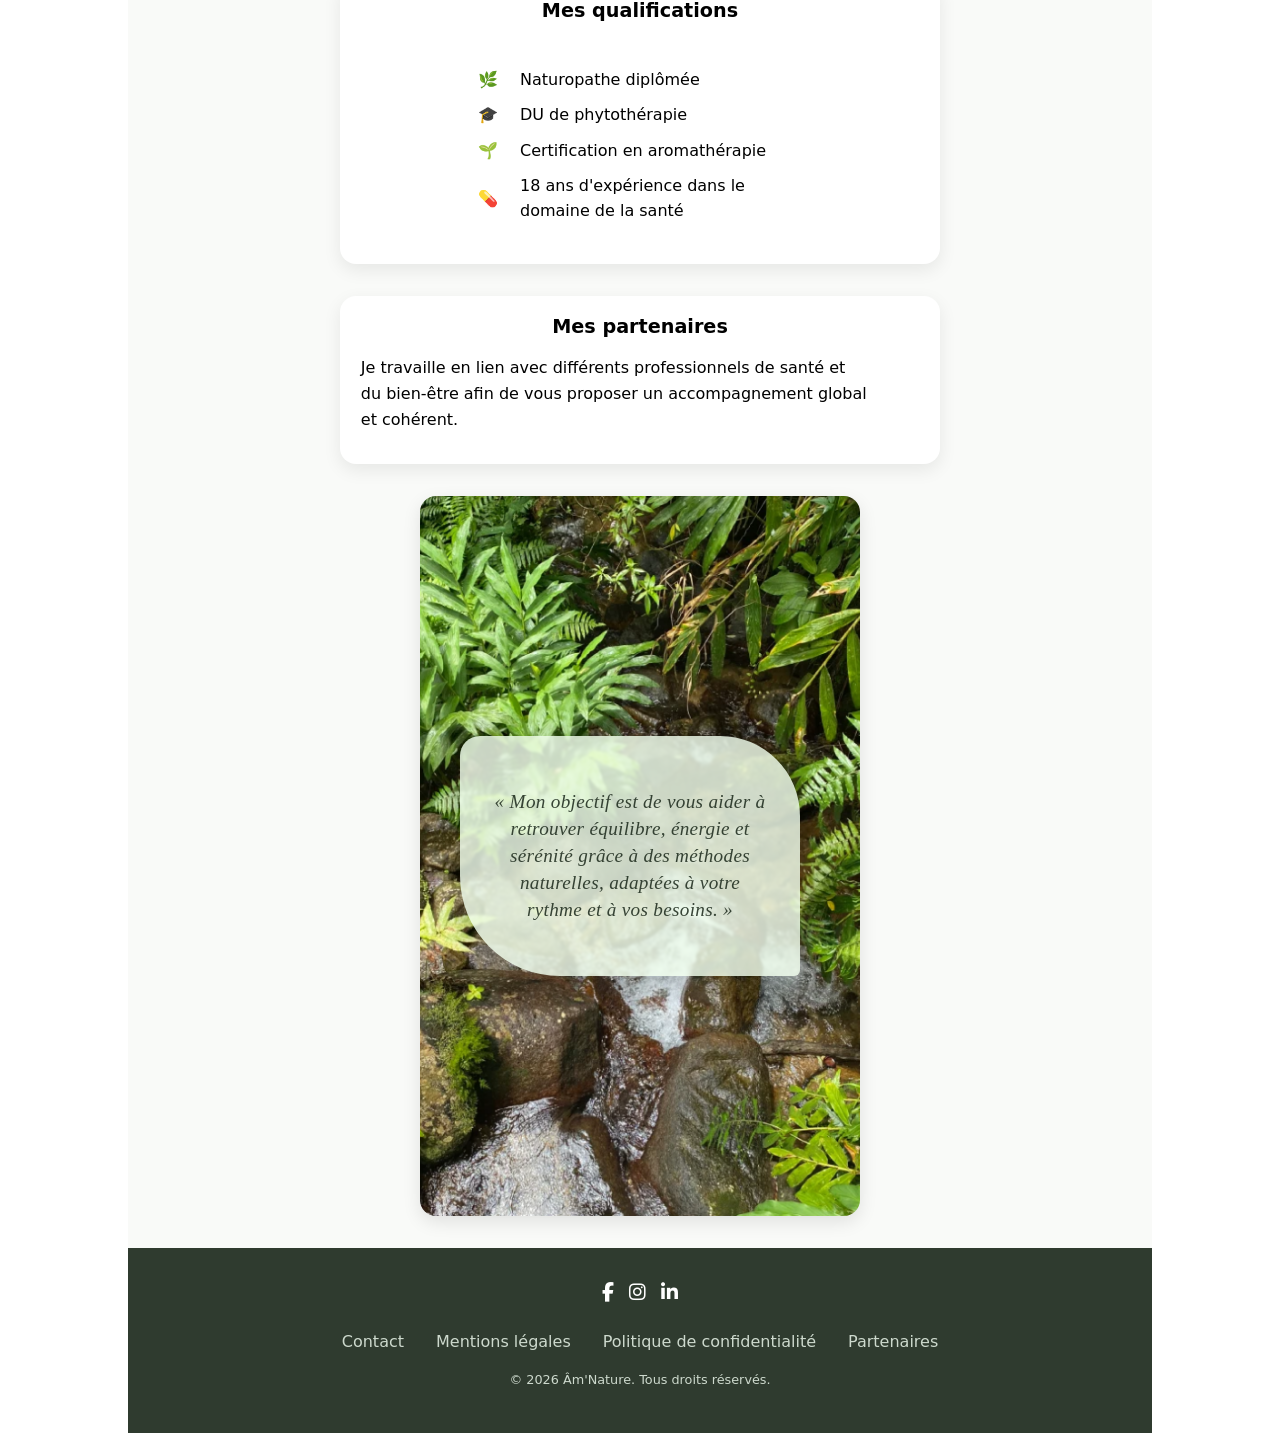
==== commit 9ff40f7d: "seo mods" ====
--- a/a-propos.html
+++ b/a-propos.html
@@ -8,9 +8,9 @@
 
     <title>Am'Nature - Qui suis-je ?</title>
 
-    <meta name="description" content="[Description courte du cabinet : naturopathie, accompagnement bien-être, etc.]">
-
-    <link rel="canonical" href="https://www.[ton-site].fr/">
+    <meta name="description" content="Am'Nature, naturopathe à Thionville et alentours. Découvrez la naturopathie, l'iridologie, les fleurs de Bach, la phytothérapie et la réflexologie.">
+
+    <link rel="canonical" href="https://amnature.fr/a-propos.html">
 
     <!----- FAVICONS ----->
 
--- a/css/base.css
+++ b/css/base.css
@@ -12,6 +12,7 @@
 :root {
     /* couleurs */
     --background-color: rgba(203, 215, 192, 0.123);
+    --fushia-border: #a77fb388;
     --background-overlay: #effcebd3;
     --title-color: rgb(70, 92, 72);
     /* polices */
@@ -26,6 +27,7 @@
 
 main {
     background: var(--background-color);
+    padding-bottom: 2rem;
 }
 
 h1 {
@@ -73,10 +75,10 @@
 }
 
 .intro-card, .consultation-card,
-.about-card, .story-card,
+.about-card, .story-card, 
 .qualification-card, .partners-card {
     background: white;
-    border-radius: 14px;
+    border-radius: 1rem;
     padding: .5rem;
     max-width: 600px;
     margin: auto;
@@ -101,4 +103,31 @@
     max-width: 500px;
     margin-left: auto;
     margin-right: auto;
-}+}
+
+
+/* ----- Responsive Design ----- */
+
+@media (min-width: 1024px) {
+
+    .wrapper {
+        max-width: 1024px;
+        margin: 0 auto;
+    }
+    
+}
+
+@media (min-width: 500px) {
+
+    .consultation-image, .nature-image-inner, .about-image-inner {
+        max-width: 440px;
+        margin: auto;
+        border-radius: 1rem;
+        box-shadow: 0 6px 18px rgba(0,0,0,.1);
+    }
+    
+    .overlay {
+        max-width: 340px;
+    }
+
+}
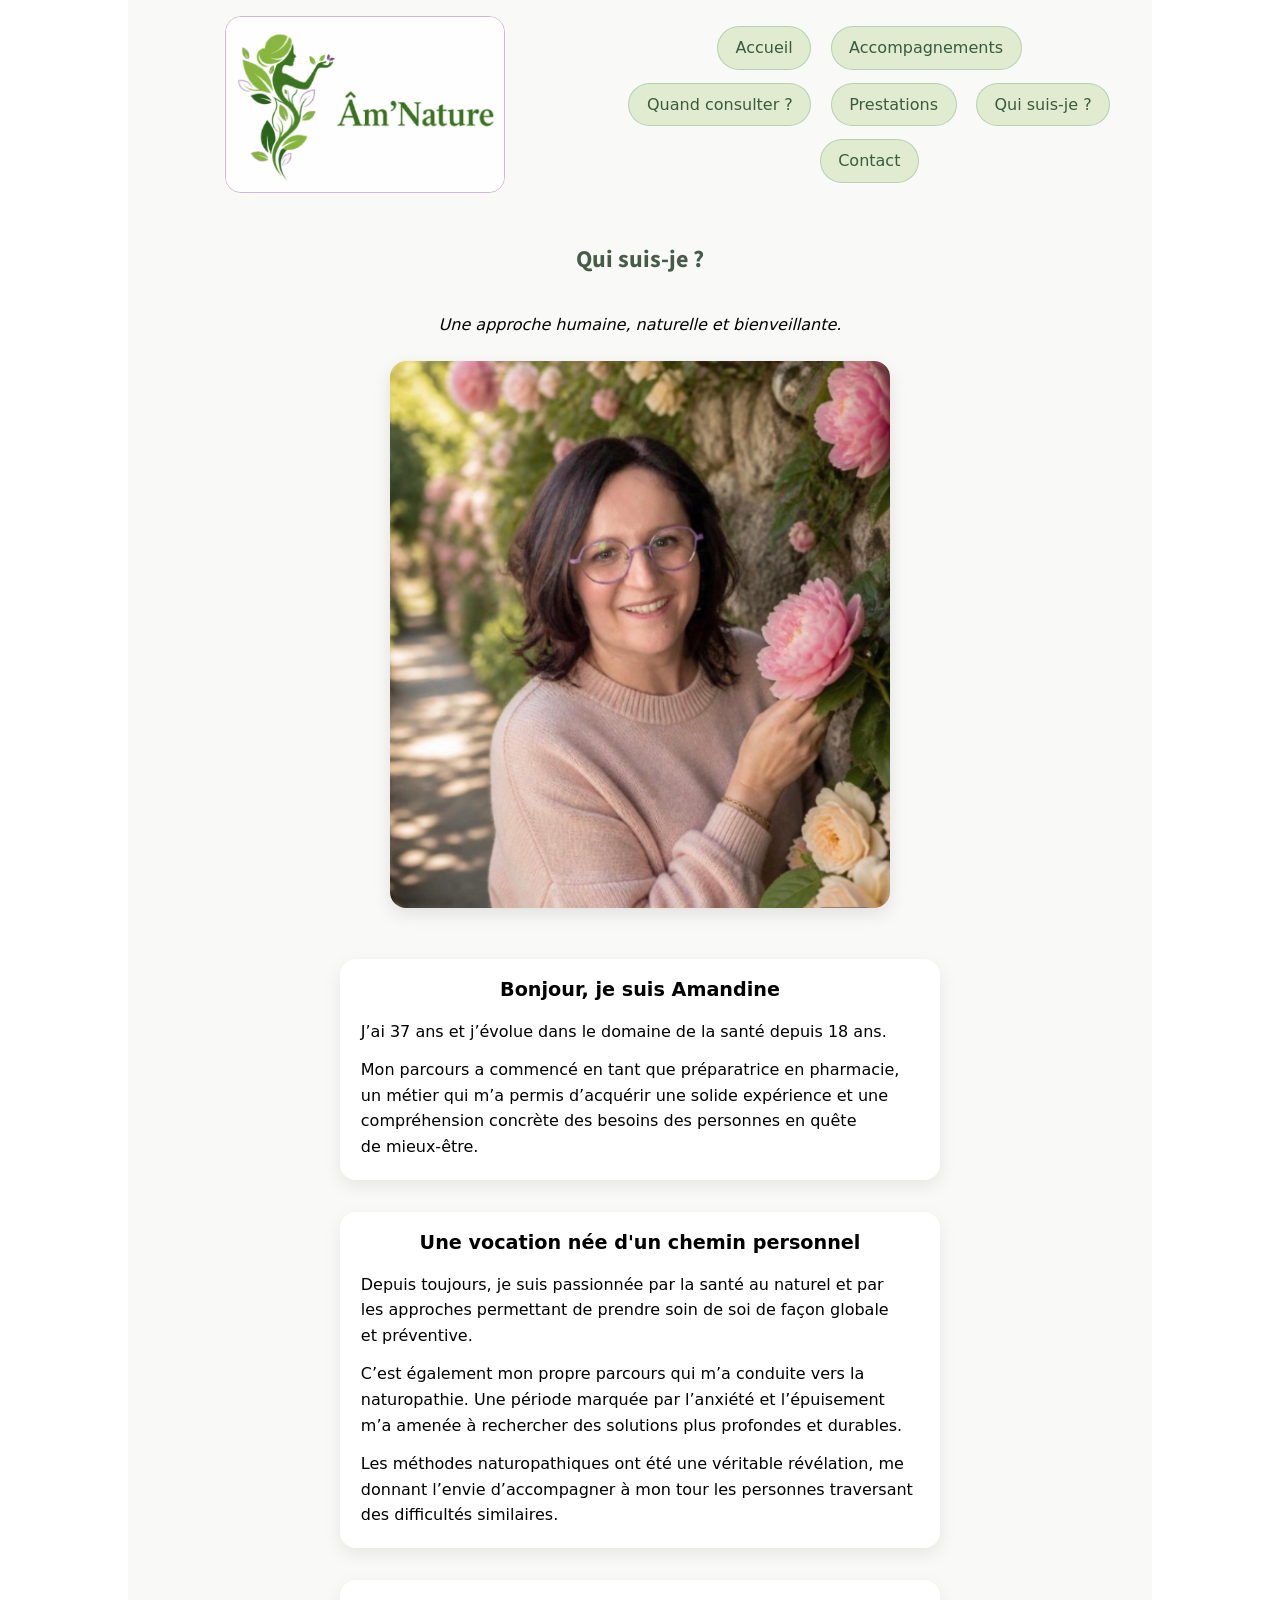
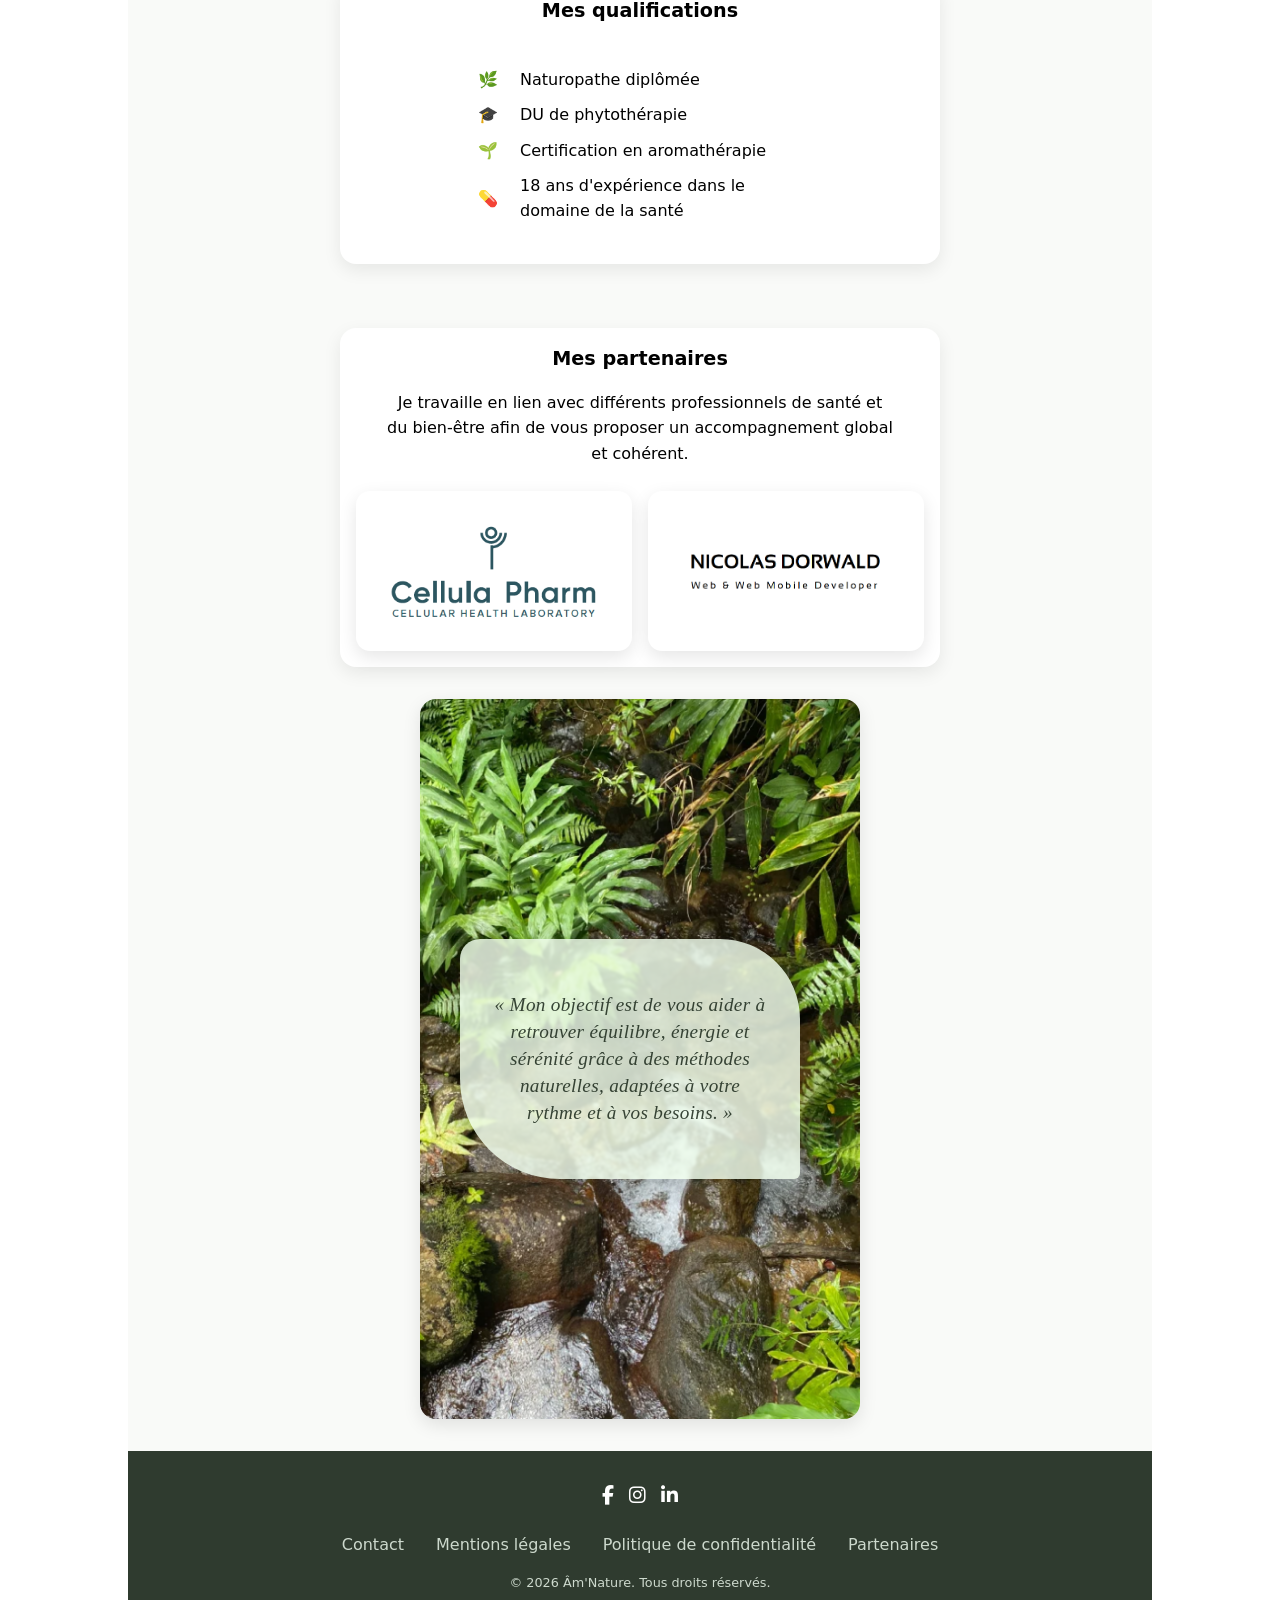
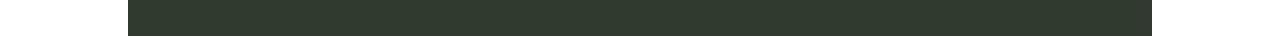
==== commit 2bb66f4f: "update linkedin, partners, irido" ====
--- a/a-propos.html
+++ b/a-propos.html
@@ -187,6 +187,14 @@
 
             <div class="partners-grid">
                 <!-- logos / liens -->
+                
+                <a href="https://www.cellula-pharm.com/fr/" target="_blank" rel="noopener noreferrer">
+                    <img src="images/partners/logo-cellula-pharma.png" alt="Logo Cellula Pharma">
+                </a>
+
+                <a href="https://nicolasdorwald.github.io/portfolio-static/" target="_blank" rel="noopener noreferrer">
+                    <img src="images/partners/nd-developper-logo.png" alt="Logo Cellula Pharma">
+                </a>
             </div>
         </div>
 
@@ -222,7 +230,7 @@
                 <i class="fa-brands fa-instagram"></i>
             </a>
 
-            <a href="#" aria-label="LinkedIn">
+            <a href="https://www.linkedin.com/in/amandine-gloeckler-520211410/" aria-label="LinkedIn">
                 <i class="fa-brands fa-linkedin-in"></i>
             </a>
 
@@ -232,6 +240,7 @@
                 <li><a href="contact.html">Contact</a></li>
                 <li><a href="mentions-legales.html#mentions-legales">Mentions légales</a></li>
                 <li><a href="mentions-legales.html#politique-confidentialite">Politique de confidentialité</a></li>
+             
                 <li><a href="a-propos.html#partners">Partenaires</a></li>
             </ul>
         </nav>
--- a/css/base.css
+++ b/css/base.css
@@ -85,6 +85,10 @@
     box-shadow: 0 6px 18px rgba(0,0,0,0.08);
 }
 
+.partners-card {
+    padding: 1rem;
+}
+
 .accompagnement-hero img, .consultation-hero img, 
 .prestations-hero img, .about-hero img, .contact-hero img {
     max-width: 500px;
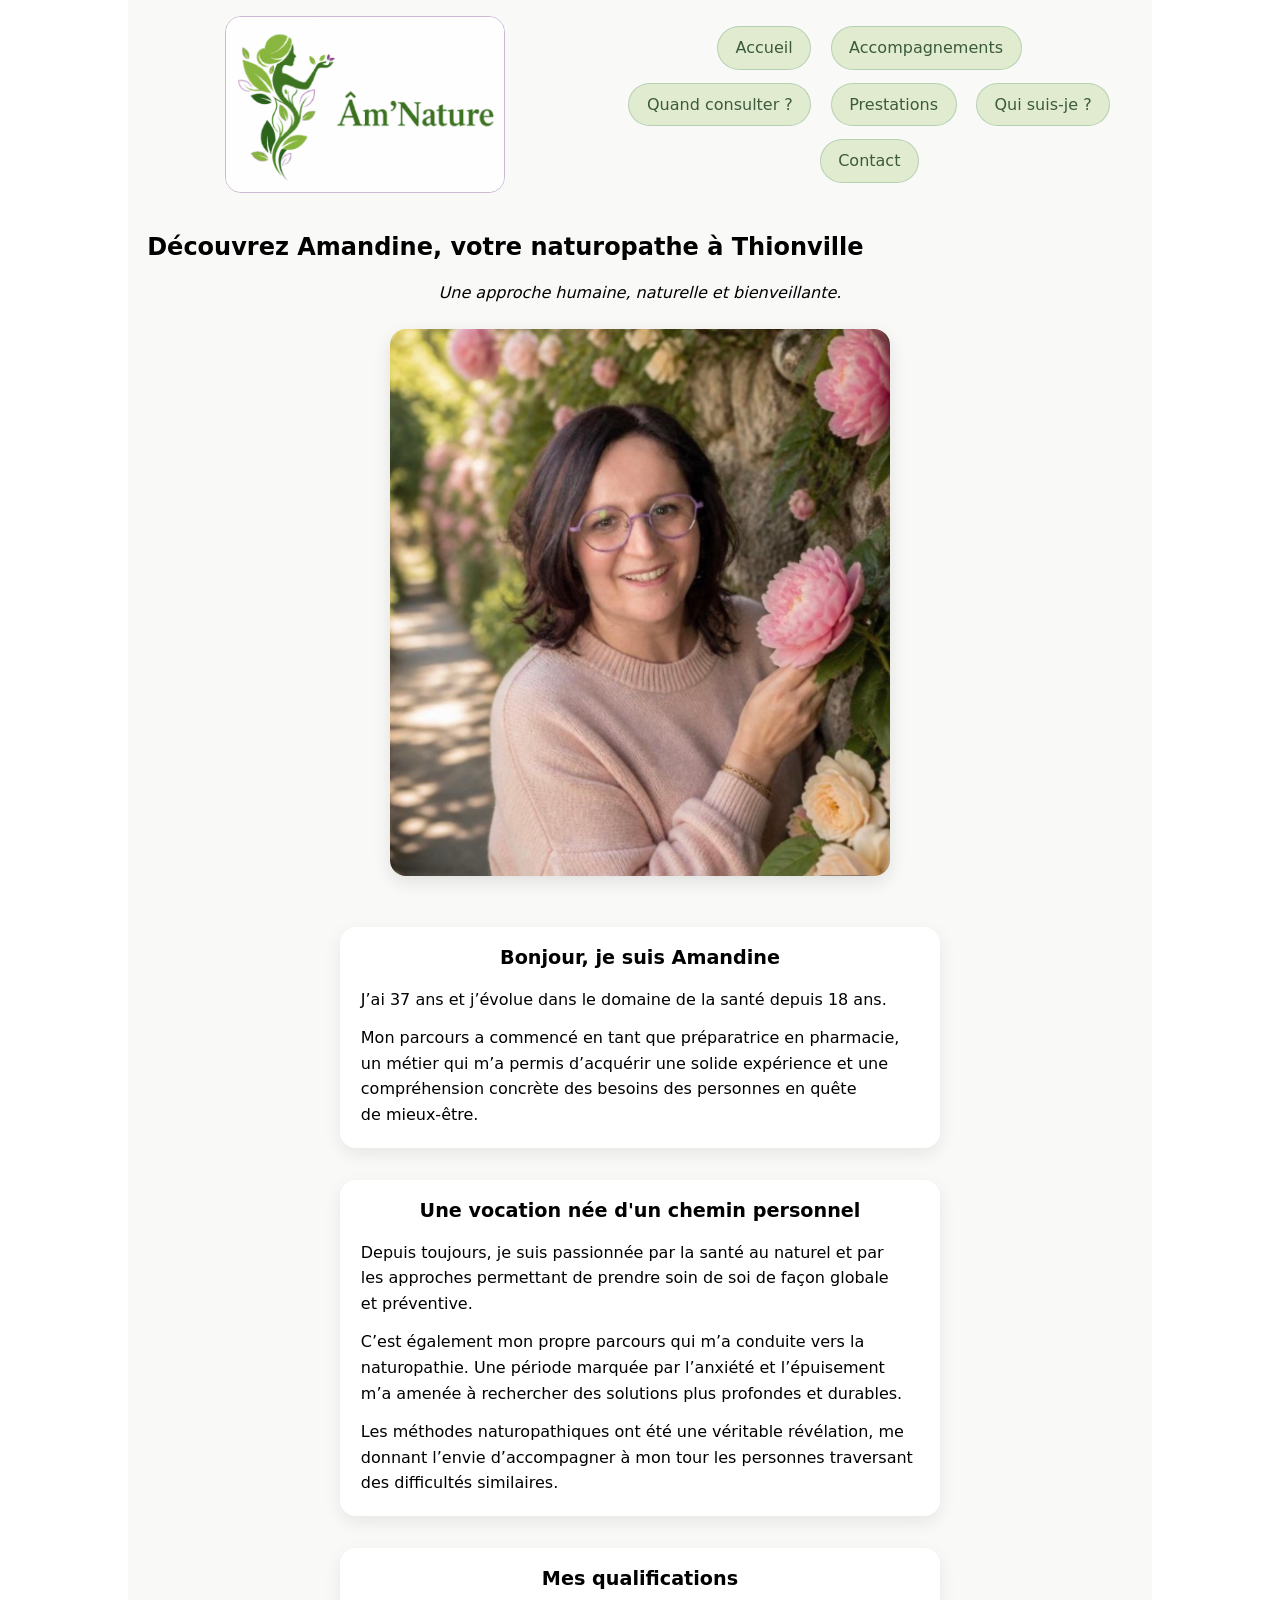
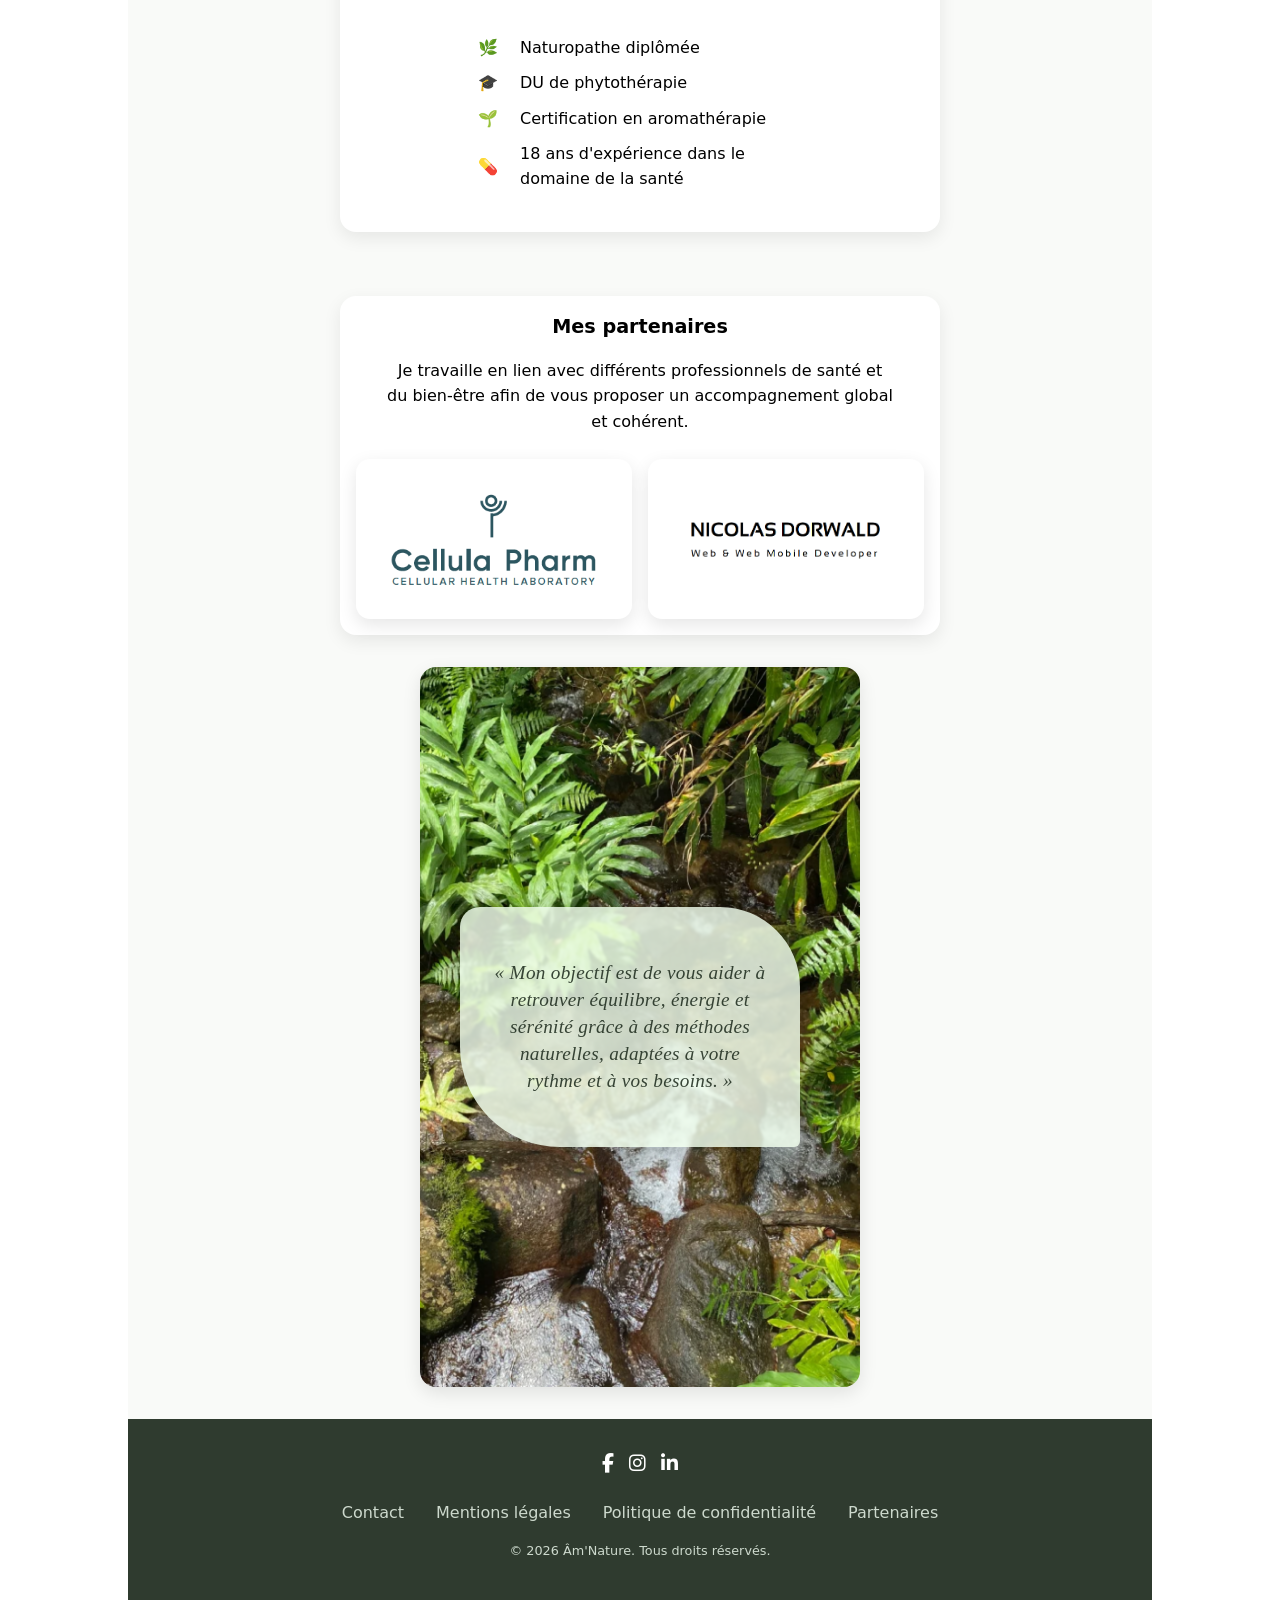
==== commit 6be60cc2: "update h1" ====
--- a/a-propos.html
+++ b/a-propos.html
@@ -83,7 +83,7 @@
 
     <section class="about-hero">
 
-        <h1>Qui suis-je ?</h1>
+        <h1>Découvrez Amandine, votre naturopathe à Thionville</h1>
 
         <p class="intro">
             Une approche humaine, naturelle et bienveillante.
--- a/css/base.css
+++ b/css/base.css
@@ -30,14 +30,14 @@
     padding-bottom: 2rem;
 }
 
-h1 {
+/* .hero-tagline {
     font-size: 1.5rem;
     margin: .8rem;
     color: var(--title-color);
     font-family: var(--font-title);
     text-align: center;
     margin-bottom: 2rem;
-}
+} */
 
 .decorative-title {
     margin-bottom: 25px;
